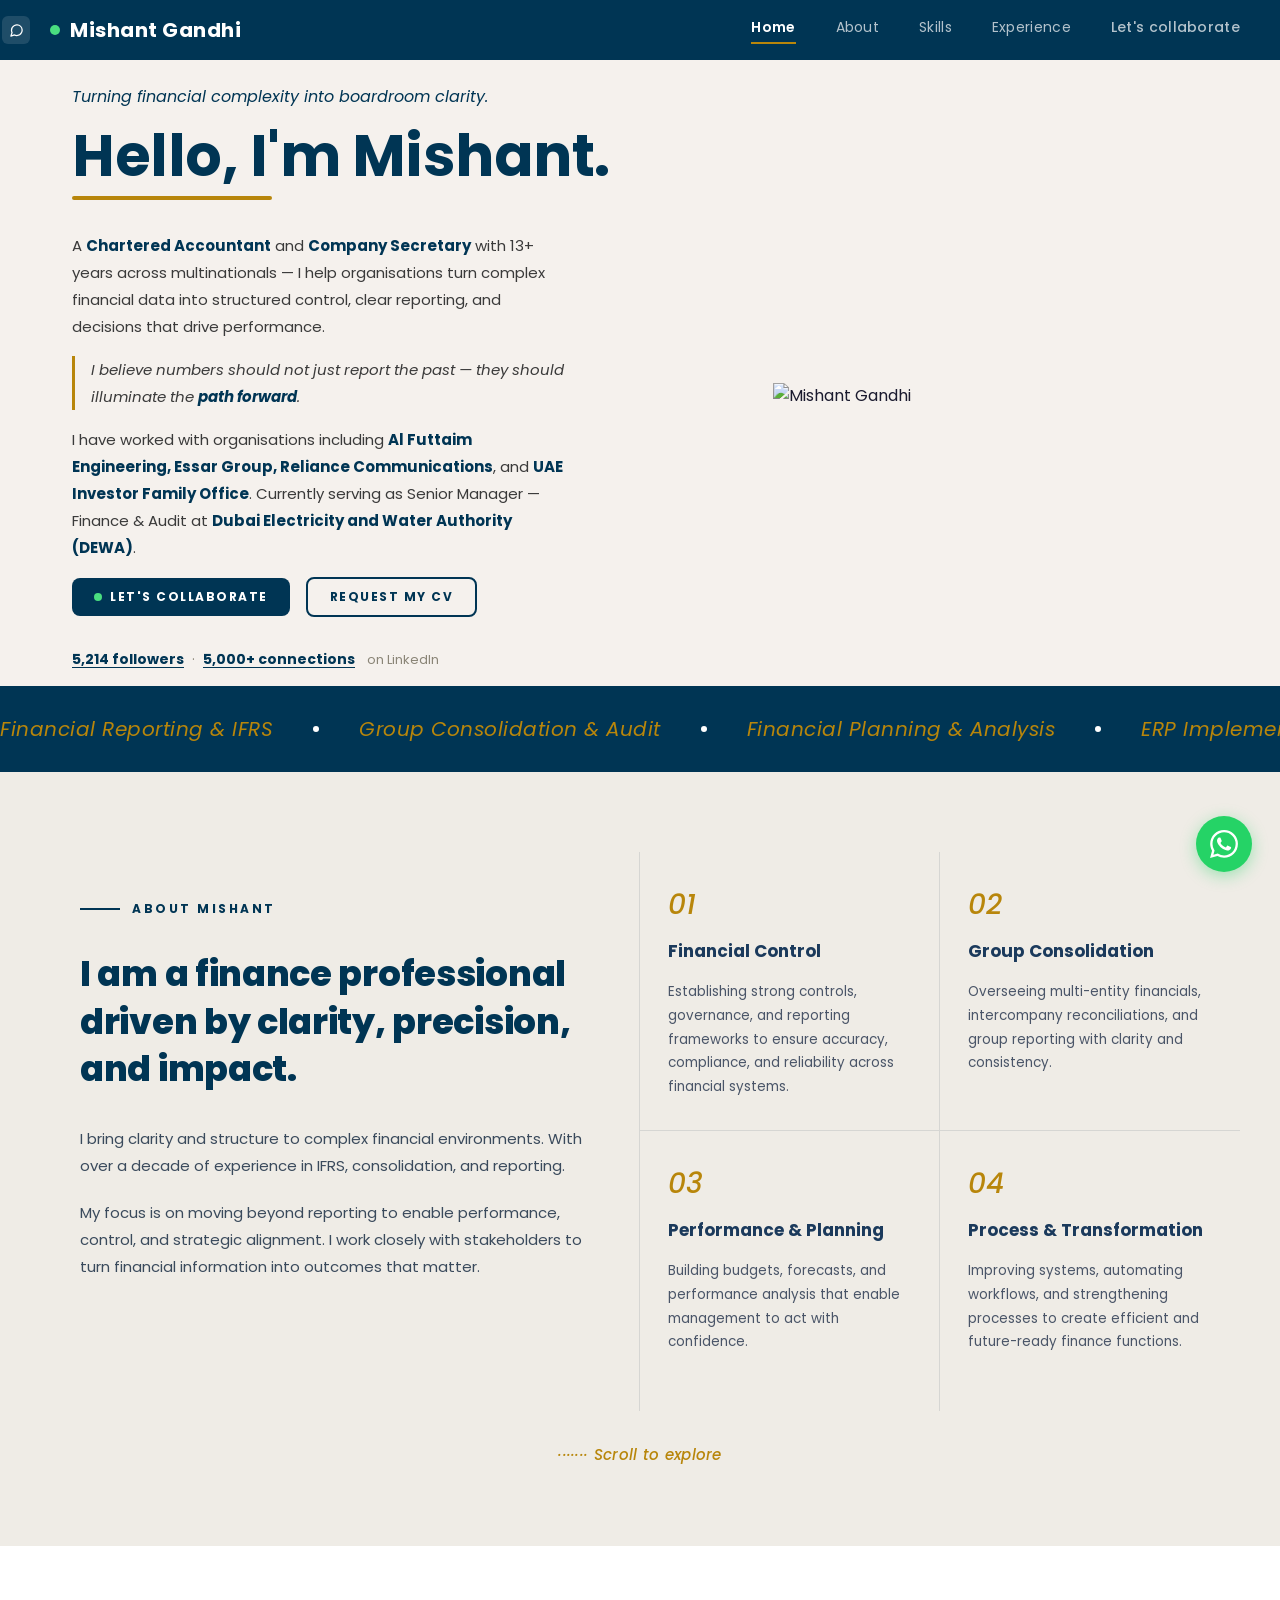
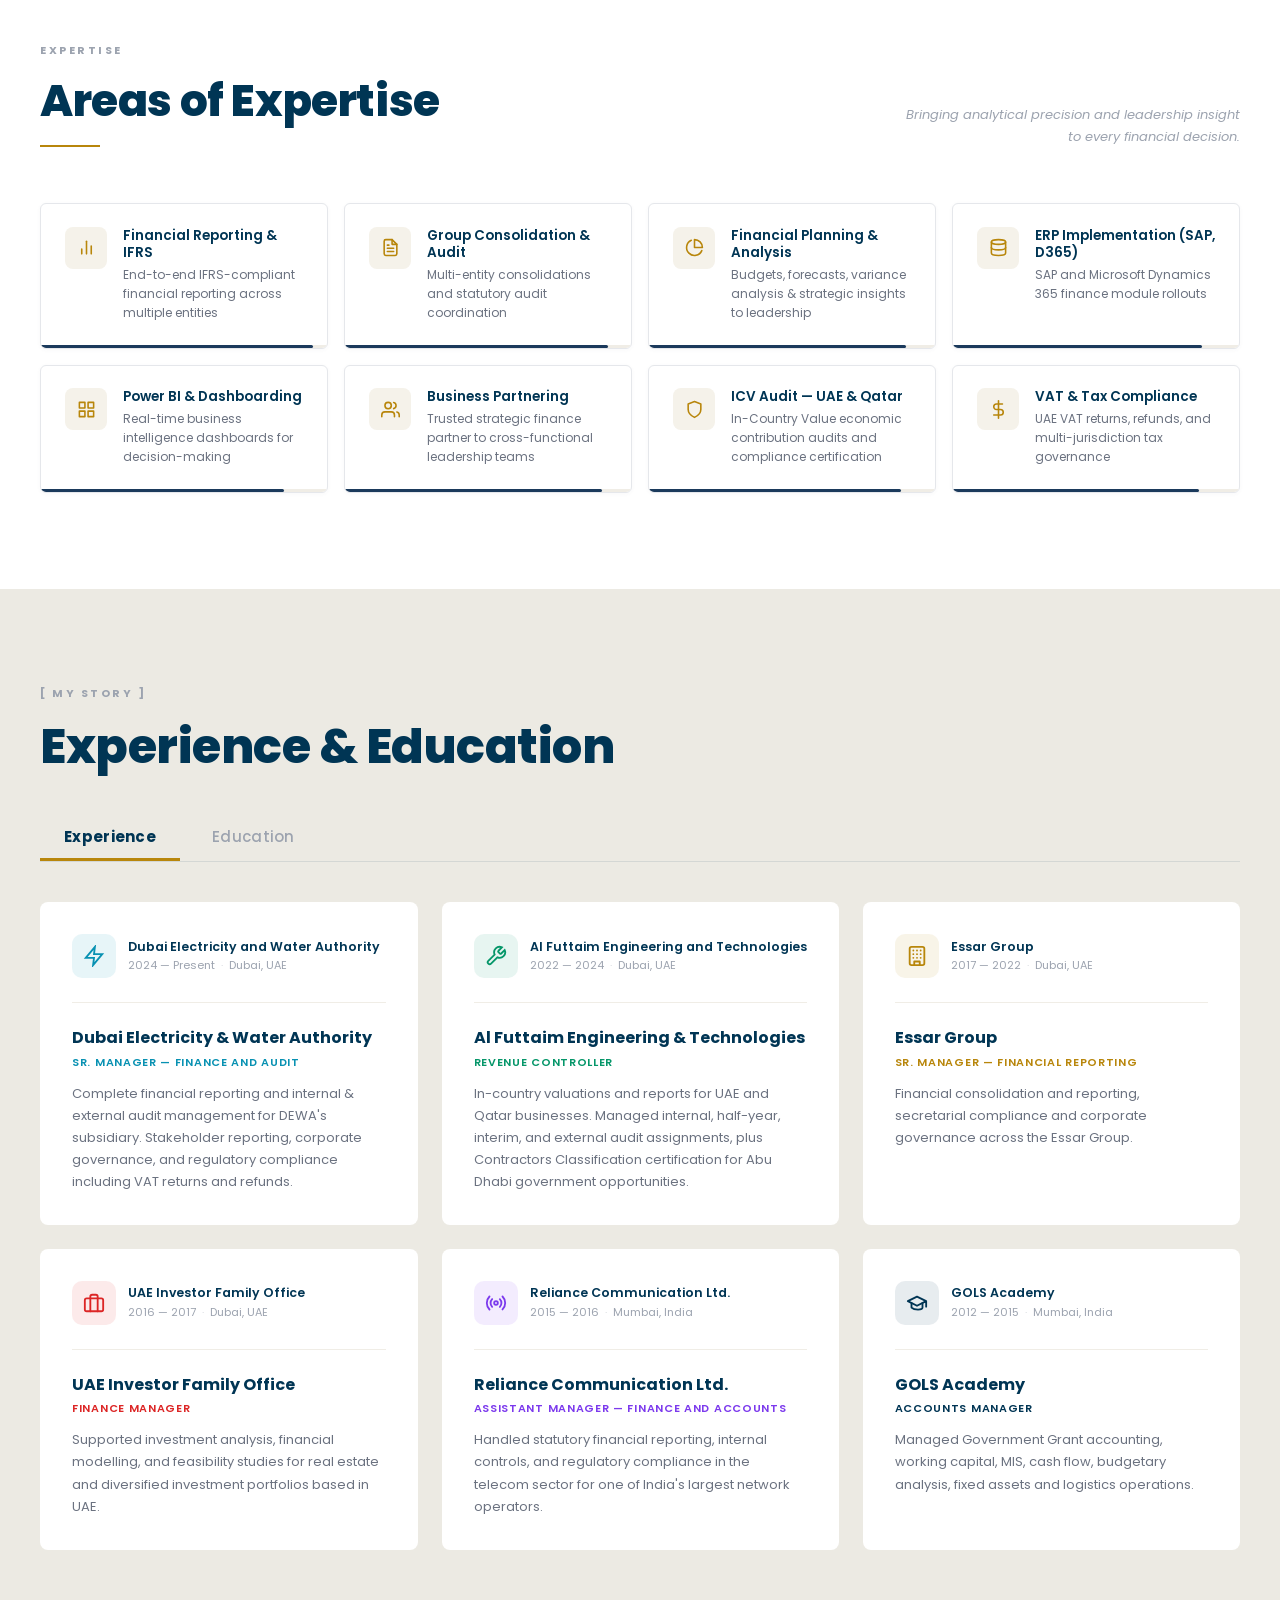
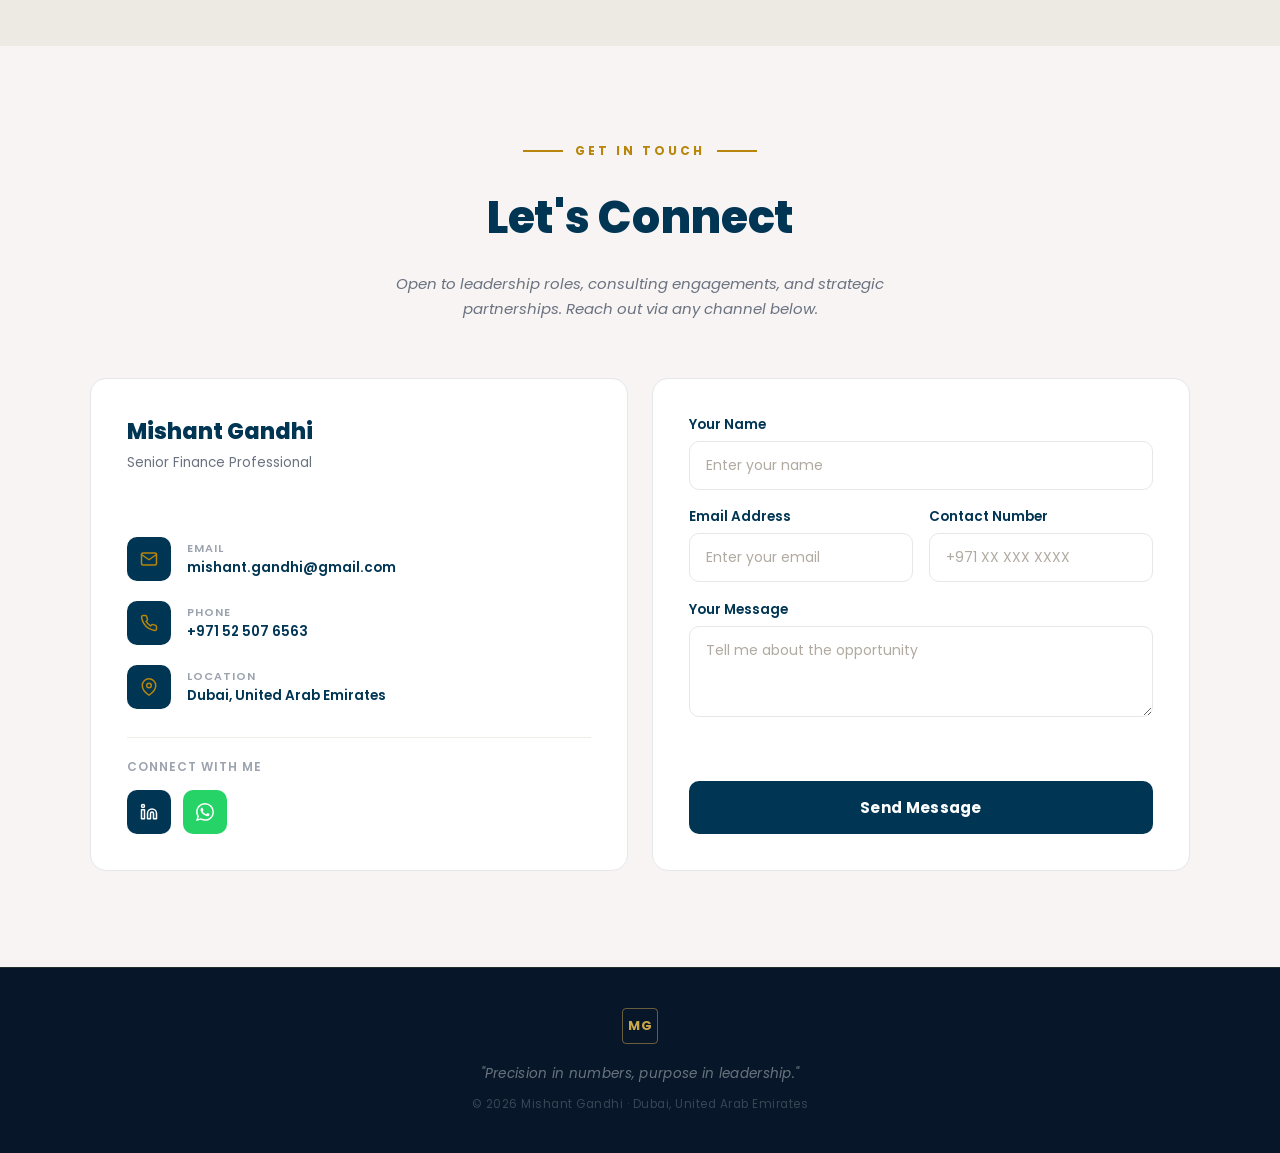
==== frontend/public/netlify-deploy/index.html @ 655cc60e "auto-commit for 4efe413f-8b47-4ceb-a2d2-2e2a7799017a" ====
<!DOCTYPE html>
<html lang="en">
<head>
<meta charset="UTF-8">
<meta name="viewport" content="width=device-width, initial-scale=1.0">
<meta name="description" content="Mishant Gandhi — Senior Finance Professional, Chartered Accountant & Company Secretary based in Dubai, UAE.">
<title>Mishant Gandhi | Finance Leader & CA</title>
<link rel="preconnect" href="https://fonts.googleapis.com">
<link rel="preconnect" href="https://fonts.gstatic.com" crossorigin>
<link href="https://fonts.googleapis.com/css2?family=Poppins:ital,wght@0,300;0,400;0,500;0,600;0,700;0,800;1,300;1,400;1,500;1,600&display=swap" rel="stylesheet">
<style>
*{margin:0;padding:0;box-sizing:border-box;}
html{scroll-behavior:smooth;}
body{font-family:'Poppins',sans-serif;color:#1A1A2E;overflow-x:hidden;-webkit-font-smoothing:antialiased;-moz-osx-font-smoothing:grayscale;text-rendering:optimizeLegibility;}
a{text-decoration:none;}
img{display:block;}

/* ── Animations ── */
@keyframes greenPulse{0%,100%{box-shadow:0 0 0 0 rgba(74,222,128,.6);}50%{box-shadow:0 0 0 6px rgba(74,222,128,0);}}
@keyframes skillsScroll{0%{transform:translateX(0);}100%{transform:translateX(-50%);}}
@keyframes fadeInNav{from{opacity:0;}to{opacity:1;}}

/* ── Header ── */
.header{position:fixed;top:0;left:0;right:0;z-index:1000;background-color:#003554;transition:box-shadow 0.4s ease;padding:0 2rem;}
.header.scrolled{box-shadow:0 4px 20px rgba(0,0,0,.25);}
.header-inner{max-width:1200px;margin:0 auto;display:flex;align-items:center;justify-content:space-between;height:60px;position:relative;}
.header-left{display:flex;align-items:center;}
.header-icons{display:flex;align-items:center;gap:10px;margin-right:20px;margin-left:-76px;}
.header-icon{width:28px;height:28px;border-radius:6px;background-color:rgba(255,255,255,0.12);display:flex;align-items:center;justify-content:center;text-decoration:none;transition:background-color 0.25s ease;}
.header-icon.li:hover{background-color:#0077b5;}
.header-icon.wa:hover{background-color:#25D366;}
.header-logo{text-decoration:none;display:flex;align-items:center;gap:10px;}
.green-dot{width:10px;height:10px;border-radius:50%;background-color:#4ADE80;display:inline-block;flex-shrink:0;animation:greenPulse 2s ease-in-out infinite;}
.header-name{font-size:20px;font-weight:700;color:#FFFFFF;letter-spacing:0.5px;}
.desktop-nav{display:flex;gap:2.5rem;align-items:center;}
.nav-link{text-decoration:none;color:rgba(255,255,255,0.7);font-family:'Poppins',sans-serif;font-size:14px;font-weight:400;letter-spacing:0.3px;padding-bottom:4px;border-bottom:2px solid transparent;transition:color 0.3s ease,border-color 0.3s ease;}
.nav-link:hover{color:#FFFFFF;}
.nav-link.active{color:#FFFFFF;font-weight:600;border-bottom-color:#B8860B;}
.nav-collab{font-weight:500 !important;}
.nav-collab:hover{color:#B8860B !important;}
.mobile-menu-btn{display:none;background:none;border:none;cursor:pointer;color:#FFFFFF;padding:4px;}

/* ── Hero ── */
.hero{min-height:auto;background-color:#f5f1ed;display:flex;flex-direction:column;justify-content:center;position:relative;padding-top:60px;}
.hero-grid{max-width:1200px;margin:0 auto;padding:1.5rem 2rem 0.5rem;width:100%;box-sizing:border-box;display:grid;grid-template-columns:1.2fr 0.8fr;gap:3rem;align-items:center;flex:1;}
.hero-welcome{font-style:italic;font-size:16px;color:#003554;margin:0 0 1rem;}
.hero h1{font-size:clamp(2.4rem,4.5vw,4.1rem);font-weight:700;color:#003554;line-height:1.1;margin:0 0 0.5rem;letter-spacing:-0.5px;}
.hero-bar{width:200px;height:4px;background-color:#B8860B;border-radius:2px;margin-bottom:2rem;}
.hero-body p{font-size:15px;color:#3A3A3A;line-height:1.8;margin:0 0 1rem;max-width:500px;font-family:'Poppins',sans-serif;}
.hero-body p strong{color:#003554;font-weight:700;}
.hero-quote{font-family:'Poppins',sans-serif;font-style:italic;font-size:clamp(1.1rem,2vw,1.35rem);color:#003554;line-height:1.7;margin:0 0 1rem;max-width:500px;border-left:3px solid #B8860B;padding-left:16px;}
.hero-quote strong{font-weight:700;}
.hero-btns{display:flex;gap:1rem;flex-wrap:wrap;align-items:center;margin-bottom:2rem;}
.btn-collab{background-color:#003554;color:#FFFFFF;border:none;padding:10px 22px;border-radius:8px;font-size:12px;font-weight:700;cursor:pointer;font-family:'Poppins',sans-serif;letter-spacing:1.5px;text-transform:uppercase;display:inline-flex;align-items:center;gap:8px;transition:background-color 0.3s ease,transform 0.2s ease;}
.btn-collab:hover{transform:translateY(-2px);}
.btn-cv{background-color:transparent;color:#003554;border:2px solid #003554;padding:9px 22px;border-radius:8px;font-size:12px;font-weight:700;cursor:pointer;font-family:'Poppins',sans-serif;letter-spacing:1.5px;text-transform:uppercase;display:inline-flex;align-items:center;gap:8px;text-decoration:none;transition:background-color 0.3s ease,color 0.3s ease,transform 0.2s ease;}
.btn-cv:hover{background-color:#003554;color:#FFFFFF;transform:translateY(-2px);}
.hero-stats{display:flex;align-items:center;gap:0.5rem;flex-wrap:wrap;margin-bottom:0.5rem;}
.hero-stats a{font-size:14px;font-weight:700;color:#003554;text-decoration:underline;text-underline-offset:3px;font-family:'Poppins',sans-serif;}
.hero-photo-area{display:flex;justify-content:center;align-items:flex-end;margin-bottom:-1.75rem;}
.hero-photo-area img{width:100%;height:auto;object-fit:contain;max-height:600px;max-width:480px;}

/* ── Skills Ribbon ── */
.ribbon{background-color:#003554;padding:1.75rem 0;overflow:hidden;position:relative;}
.ribbon-track{display:flex;align-items:center;gap:2.5rem;animation:skillsScroll 40s linear infinite;width:max-content;}
.ribbon-item{display:inline-flex;align-items:center;gap:2.5rem;}
.ribbon-item span.skill-text{font-family:'Poppins',sans-serif;font-style:italic;font-size:clamp(16px,2vw,20px);color:#B8860B;white-space:nowrap;letter-spacing:0.5px;}
.ribbon-item span.dot{width:6px;height:6px;border-radius:50%;background-color:#FFFFFF;display:inline-block;flex-shrink:0;}

/* ── About ── */
.about{background-color:#efece6;padding:5rem 2rem;}
.about-grid{max-width:1200px;margin:0 auto;display:grid;grid-template-columns:1fr 1fr;gap:0;border-radius:8px;overflow:hidden;}
.about-left{padding:3rem 3rem 3rem 2.5rem;border-right:1px solid rgba(66,86,100,0.15);display:flex;flex-direction:column;justify-content:space-between;}
.about-label{display:flex;align-items:center;gap:12px;margin-bottom:2rem;}
.about-label .line{width:40px;height:2px;background-color:#003554;display:inline-block;}
.about-label .text{font-family:'Poppins',sans-serif;font-size:12px;font-weight:700;letter-spacing:2.5px;text-transform:uppercase;color:#003554;}
.about h2{font-family:'Poppins',sans-serif;font-size:clamp(1.6rem,3vw,2.2rem);font-weight:800;color:#003554;line-height:1.35;margin:0 0 2rem;letter-spacing:-0.3px;}
.about-left p{font-family:'Poppins',sans-serif;font-size:15px;color:#3A4A5C;line-height:1.8;margin:0 0 1.25rem;}
.quad-grid{display:grid;grid-template-columns:1fr 1fr;grid-template-rows:1fr 1fr;}
.quad{padding:2rem 1.75rem;cursor:default;position:relative;z-index:1;transition:background-color 0.3s ease,transform 0.3s ease,box-shadow 0.3s ease;}
.quad.top{border-bottom:1px solid rgba(66,86,100,0.15);}
.quad.left{border-right:1px solid rgba(66,86,100,0.15);}
.quad:hover{background-color:#1B3A5C;transform:scale(1.02);box-shadow:0 8px 30px rgba(27,58,92,0.2);z-index:2;}
.quad .num{font-family:'Poppins',sans-serif;font-style:italic;font-size:28px;font-weight:500;color:#B8860B;display:block;margin-bottom:0.75rem;transition:color 0.3s ease;}
.quad:hover .num{color:#E8B931;}
.quad h3{font-family:'Poppins',sans-serif;font-size:17px;font-weight:700;color:#1B3A5C;margin:0 0 1rem;transition:color 0.3s ease;}
.quad:hover h3{color:#FFFFFF;}
.quad p{font-family:'Poppins',sans-serif;font-size:13.5px;color:#4A5568;line-height:1.75;margin:0;transition:color 0.3s ease;}
.quad:hover p{color:rgba(255,255,255,0.75);}
.scroll-explore{max-width:1200px;margin:0 auto;padding-top:2rem;display:flex;justify-content:center;}
.scroll-explore a{font-family:'Poppins',sans-serif;font-style:italic;font-size:15px;font-weight:500;color:#B8860B;letter-spacing:0.3px;text-decoration:none;display:flex;align-items:center;gap:10px;}

/* ── Skills Section ── */
.skills-sec{background-color:#FFFFFF;padding:6rem 2rem;}
.skills-sec .inner{max-width:1200px;margin:0 auto;}
.skills-header{margin-bottom:3.5rem;}
.skills-header .label{font-size:11px;font-weight:700;letter-spacing:2.5px;text-transform:uppercase;color:#9CA3AF;margin:0 0 0.6rem;}
.skills-header-row{display:flex;align-items:flex-end;justify-content:space-between;flex-wrap:wrap;gap:1rem;}
.skills-header h2{font-family:'Poppins',sans-serif;font-size:clamp(2rem,3.5vw,2.75rem);font-weight:800;color:#003554;margin:0 0 0.75rem;letter-spacing:-0.4px;}
.gold-bar{height:2px;width:60px;background-color:#B8860B;}
.skills-header .tagline{font-size:13px;color:#9CA3AF;font-style:italic;max-width:340px;text-align:right;line-height:1.65;margin:0;}
.skills-grid{display:grid;grid-template-columns:repeat(4,1fr);gap:1rem;}
.skill-card{display:flex;flex-direction:column;background-color:#FFFFFF;border:1px solid #E5E7EB;border-radius:6px;box-shadow:0 1px 4px rgba(66,86,100,0.04);transition:background-color 0.3s ease,border-color 0.3s ease,box-shadow 0.3s ease,transform 0.25s ease;cursor:default;overflow:hidden;}
.skill-card:hover{background-color:#003554;border-color:#003554;box-shadow:0 8px 24px rgba(66,86,100,0.15);transform:translateY(-3px);}
.skill-card .card-body{display:flex;align-items:flex-start;gap:1rem;padding:1.4rem 1.5rem;}
.skill-card .icon-box{flex-shrink:0;width:42px;height:42px;background-color:#F5F2EA;border-radius:8px;display:flex;align-items:center;justify-content:center;transition:background-color 0.3s ease;}
.skill-card:hover .icon-box{background-color:rgba(201,168,76,0.15);}
.skill-card .icon-box svg{transition:transform 0.3s ease;}
.skill-card:hover .icon-box svg{transform:scale(1.15);}
.skill-card h3{font-size:13.5px;font-weight:600;color:#003554;margin:0 0 0.3rem;line-height:1.3;transition:color 0.3s ease;}
.skill-card:hover h3{color:#FFFFFF;}
.skill-card .desc{font-size:12px;color:#6B7280;margin:0;line-height:1.55;transition:color 0.3s ease;}
.skill-card:hover .desc{color:rgba(255,255,255,0.58);}
.skill-bar{height:3px;background-color:#F0EDE6;margin-top:auto;transition:background-color 0.3s ease;}
.skill-card:hover .skill-bar{background-color:rgba(255,255,255,0.1);}
.skill-bar .fill{height:100%;background-color:#1B3A5C;border-radius:0 2px 2px 0;transition:background-color 0.3s ease;}
.skill-card:hover .skill-bar .fill{background-color:#B8860B;}

/* ── Experience/Education ── */
.exp-sec{background-color:#ECEAE3;padding:6rem 2rem;}
.exp-sec .inner{max-width:1200px;margin:0 auto;}
.exp-sec .label{font-size:11px;font-weight:700;letter-spacing:2.5px;text-transform:uppercase;color:#9CA3AF;margin:0 0 0.6rem;}
.exp-sec h2{font-family:'Poppins',sans-serif;font-size:clamp(2.2rem,4vw,3rem);font-weight:800;color:#003554;margin:0;letter-spacing:-0.5px;}
.tab-bar{display:flex;gap:0.5rem;margin-bottom:2.5rem;border-bottom:1px solid rgba(0,53,84,0.1);}
.tab-btn{background-color:transparent;border:none;padding:10px 24px;font-size:15px;font-weight:500;color:#9CA3AF;cursor:pointer;font-family:'Poppins',sans-serif;border-bottom:3px solid transparent;transition:color 0.3s ease,border-color 0.3s ease;letter-spacing:0.3px;}
.tab-btn.active{font-weight:700;color:#003554;border-bottom-color:#B8860B;}
.exp-card-grid{display:grid;grid-template-columns:repeat(3,1fr);gap:1.5rem;}
.exp-card{background-color:#FFFFFF;border-radius:8px;padding:2rem;transition:transform 0.3s ease,box-shadow 0.3s ease;cursor:default;display:flex;flex-direction:column;gap:1.5rem;}
.exp-card:hover{transform:translateY(-6px);box-shadow:0 16px 40px rgba(15,34,68,0.12);}
.exp-card .top{display:flex;align-items:center;gap:0.75rem;}
.exp-card .icon-wrap{width:44px;height:44px;border-radius:10px;display:flex;align-items:center;justify-content:center;flex-shrink:0;}
.exp-card .company-name{font-size:12.5px;font-weight:600;color:#003554;line-height:1.3;white-space:nowrap;overflow:hidden;text-overflow:ellipsis;}
.exp-card .meta{display:flex;align-items:center;gap:6px;margin-top:2px;}
.exp-card .meta span{font-size:11px;color:#9CA3AF;}
.exp-card .meta .sep{color:#D1D5DB;}
.exp-card .line{height:1px;background-color:#F0EDE6;}
.exp-card .display-name{font-size:1rem;font-weight:700;color:#003554;margin:0 0 0.3rem;line-height:1.35;}
.exp-card .role{font-size:11px;font-weight:600;text-transform:uppercase;letter-spacing:0.7px;margin-bottom:0.75rem;word-break:break-word;overflow-wrap:break-word;}
.exp-card .desc{font-size:13px;color:#6B7280;line-height:1.7;margin:0;}
.cred-grid{display:grid;grid-template-columns:repeat(4,1fr);gap:1.5rem;}
.cred-card{background-color:#F4F5F8;border-radius:16px;padding:2.25rem 1.5rem 2rem;display:flex;flex-direction:column;align-items:center;text-align:center;transition:transform 0.3s ease,box-shadow 0.3s ease;}
.cred-card:hover{transform:translateY(-6px);box-shadow:0 12px 32px rgba(15,34,68,0.1);}
.cred-card .circle{width:80px;height:80px;border-radius:50%;background-color:#003554;display:flex;align-items:center;justify-content:center;margin-bottom:1.5rem;box-shadow:0 6px 20px rgba(15,34,68,0.25);}
.cred-card h3{font-size:15px;font-weight:700;color:#003554;margin:0 0 0.5rem;line-height:1.35;}
.cred-card .inst{font-size:12.5px;color:#6B7280;margin:0;line-height:1.5;}
.edu-header{text-align:center;margin-bottom:2.5rem;}
.edu-header h3{font-family:'Poppins',sans-serif;font-size:clamp(1.5rem,3vw,2rem);font-weight:700;color:#003554;margin:0 0 0.75rem;}
.edu-header p{font-size:15px;color:#6B7280;max-width:620px;margin:0 auto;line-height:1.7;}

/* ── Contact ── */
.contact-sec{background-color:#f7f4f3;padding:6rem 2rem;position:relative;overflow:hidden;}
.contact-sec .inner{max-width:1100px;margin:0 auto;}
.contact-header{text-align:center;margin-bottom:3.5rem;}
.divider-row{display:flex;align-items:center;justify-content:center;gap:12px;margin-bottom:1.5rem;}
.gold-line{width:40px;height:2px;background-color:#B8860B;display:inline-block;}
.gold-label{font-family:'Poppins',sans-serif;font-size:12px;font-weight:700;letter-spacing:3px;text-transform:uppercase;color:#B8860B;}
.contact-sec h2{font-family:'Poppins',sans-serif;font-size:clamp(2rem,4vw,2.8rem);font-weight:800;color:#003554;margin:0 0 1.25rem;letter-spacing:-0.3px;}
.contact-sec .sub{font-size:15px;color:#6B7280;font-style:italic;max-width:550px;margin:0 auto;line-height:1.7;}
.connect-grid{display:grid;grid-template-columns:1fr 1fr;gap:1.5rem;align-items:stretch;}
.contact-card{background-color:#FFFFFF;border:1.5px solid #E5E7EB;border-radius:16px;padding:2.25rem;display:flex;flex-direction:column;}
.contact-card .card-name{font-size:22px;font-weight:800;color:#003554;margin:0 0 0.3rem;}
.contact-card .card-title{font-size:13.5px;color:#6B7280;margin:0;}
.contact-items{display:flex;flex-direction:column;gap:1.25rem;flex:1;margin-top:2rem;}
.contact-item{display:flex;align-items:center;gap:1rem;text-decoration:none;}
.ci-icon{width:44px;height:44px;border-radius:10px;background-color:#003554;display:flex;align-items:center;justify-content:center;flex-shrink:0;}
.ci-label{font-size:11px;color:#9CA3AF;text-transform:uppercase;letter-spacing:1px;margin-bottom:2px;font-weight:600;}
.ci-value{font-size:13.5px;font-weight:600;color:#003554;line-height:1.3;word-break:break-word;}
.contact-sep{height:1px;background-color:#F0EDE6;margin:1.75rem 0 1.25rem;}
.connect-label{font-size:12px;color:#9CA3AF;text-transform:uppercase;letter-spacing:1px;margin:0 0 0.875rem;font-weight:600;}
.social-row{display:flex;gap:0.75rem;}
.social-btn{display:inline-flex;align-items:center;justify-content:center;width:44px;height:44px;border-radius:10px;text-decoration:none;transition:background-color 0.3s ease,transform 0.2s ease;}
.social-btn.linkedin{background-color:#003554;}
.social-btn.linkedin:hover{background-color:#B8860B;transform:translateY(-2px);}
.social-btn.whatsapp{background-color:#25D366;}
.social-btn.whatsapp:hover{transform:translateY(-2px);}
.form-card{background-color:#FFFFFF;border:1.5px solid #E5E7EB;border-radius:16px;padding:2.25rem;display:flex;flex-direction:column;}
.form-card form{display:flex;flex-direction:column;gap:1.1rem;flex:1;}
.form-card label{display:block;font-size:13.5px;font-weight:600;color:#003554;margin-bottom:6px;}
.form-input{width:100%;box-sizing:border-box;padding:13px 16px;border:1.5px solid #E5E7EB;border-radius:10px;font-size:14px;font-family:'Poppins',sans-serif;color:#1A1A2E;outline:none;background-color:#FFFFFF;transition:border-color 0.25s ease;}
.form-input:focus{border-color:#003554;}
.form-input::placeholder{color:#B0AAA0;}
textarea.form-input{resize:vertical;min-height:80px;font-family:'Poppins',sans-serif;}
.form-row{display:grid;grid-template-columns:1fr 1fr;gap:1rem;}
.submit-btn{width:100%;padding:15px;background-color:#003554;color:#FFFFFF;border:none;border-radius:10px;font-size:15px;font-weight:700;cursor:pointer;font-family:'Poppins',sans-serif;letter-spacing:0.3px;margin-top:auto;transition:background-color 0.3s ease,color 0.3s ease,transform 0.2s ease;}
.submit-btn:hover{background-color:#B8860B;color:#003554;transform:translateY(-1px);}

/* ── Footer ── */
.footer{background-color:#071729;padding:2.5rem 2rem;text-align:center;border-top:1px solid rgba(201,168,76,0.15);}
.footer .mono{width:36px;height:36px;border:1.5px solid rgba(201,168,76,0.5);border-radius:4px;display:flex;align-items:center;justify-content:center;font-weight:700;font-size:13px;color:#C9A84C;margin:0 auto 1.25rem;letter-spacing:0.5px;}
.footer .quote{font-size:13.5px;color:rgba(255,255,255,0.4);font-style:italic;margin:0 0 0.75rem;letter-spacing:0.3px;}
.footer .copy{font-size:11.5px;color:rgba(255,255,255,0.2);margin:0;letter-spacing:0.5px;}

/* ── WhatsApp FAB ── */
.wa-fab{position:fixed;bottom:28px;right:28px;z-index:900;width:56px;height:56px;border-radius:50%;background-color:#25D366;display:flex;align-items:center;justify-content:center;box-shadow:0 4px 16px rgba(37,211,102,0.4);transition:transform 0.3s ease,box-shadow 0.3s ease;text-decoration:none;}
.wa-fab:hover{transform:scale(1.1);box-shadow:0 6px 24px rgba(37,211,102,0.5);}

/* ── Mobile Overlay ── */
.mobile-overlay{display:none;position:fixed;top:0;left:0;right:0;bottom:0;z-index:999;background-color:#003554;flex-direction:column;align-items:center;justify-content:center;gap:2rem;animation:fadeInNav 0.3s ease;}
.mobile-overlay.open{display:flex;}
.mobile-overlay a{color:#FFFFFF;font-family:'Poppins',sans-serif;font-size:24px;font-weight:500;letter-spacing:0.5px;transition:color 0.3s ease;text-decoration:none;}
.mobile-overlay .close-btn{position:absolute;top:18px;right:2rem;background:none;border:none;color:#FFFFFF;cursor:pointer;font-size:28px;padding:4px;}

/* ── Responsive ── */
@media(max-width:1024px){
  .skills-grid{grid-template-columns:repeat(2,1fr) !important;}
  .cred-grid{grid-template-columns:repeat(2,1fr) !important;}
  .exp-card-grid{grid-template-columns:repeat(2,1fr) !important;}
}
@media(max-width:900px){
  .desktop-nav{display:none !important;}
  .mobile-menu-btn{display:block !important;}
  .hero-grid{grid-template-columns:1fr !important;padding-top:2rem !important;}
  .hero-photo-area{order:-1;max-width:280px;margin:0 auto;}
  .about-grid{grid-template-columns:1fr !important;}
  .connect-grid{grid-template-columns:1fr !important;}
  .header-icons{margin-left:0 !important;}
}
@media(max-width:640px){
  .skills-grid{grid-template-columns:1fr !important;}
  .cred-grid{grid-template-columns:1fr !important;}
  .exp-card-grid{grid-template-columns:1fr !important;}
  .skills-header .tagline{text-align:left !important;}
  .form-row{grid-template-columns:1fr !important;}
}
</style>
</head>
<body>

<!-- HEADER -->
<header class="header" id="siteHeader">
<div class="header-inner">
  <div class="header-left">
    <div class="header-icons">
      <a href="https://www.linkedin.com/in/camishant-0525076563" target="_blank" rel="noopener noreferrer" class="header-icon li">
        <svg width="15" height="15" viewBox="0 0 24 24" fill="none" stroke="#FFFFFF" stroke-width="2" stroke-linecap="round" stroke-linejoin="round"><path d="M16 8a6 6 0 0 1 6 6v7h-4v-7a2 2 0 0 0-2-2 2 2 0 0 0-2 2v7h-4v-7a6 6 0 0 1 6-6z"/><rect x="2" y="9" width="4" height="12"/><circle cx="4" cy="4" r="2"/></svg>
      </a>
      <a href="https://wa.me/971525076563" target="_blank" rel="noopener noreferrer" class="header-icon wa">
        <svg width="15" height="15" viewBox="0 0 24 24" fill="none" stroke="#FFFFFF" stroke-width="2" stroke-linecap="round" stroke-linejoin="round"><path d="M21 11.5a8.38 8.38 0 0 1-.9 3.8 8.5 8.5 0 0 1-7.6 4.7 8.38 8.38 0 0 1-3.8-.9L3 21l1.9-5.7a8.38 8.38 0 0 1-.9-3.8 8.5 8.5 0 0 1 4.7-7.6 8.38 8.38 0 0 1 3.8-.9h.5a8.48 8.48 0 0 1 8 8v.5z"/></svg>
      </a>
    </div>
    <a href="#hero" class="header-logo" onclick="event.preventDefault();window.scrollTo({top:0,behavior:'smooth'});">
      <span class="green-dot"></span>
      <span class="header-name">Mishant Gandhi</span>
    </a>
  </div>
  <nav class="desktop-nav" id="desktopNav">
    <a href="#hero" class="nav-link active" data-id="hero" onclick="navClick(event,this)">Home</a>
    <a href="#about-me" class="nav-link" data-id="about-me" onclick="navClick(event,this)">About</a>
    <a href="#skills" class="nav-link" data-id="skills" onclick="navClick(event,this)">Skills</a>
    <a href="#experience" class="nav-link" data-id="experience" onclick="navClick(event,this)">Experience</a>
    <a href="#connect" class="nav-link nav-collab" data-id="connect" onclick="navClick(event,this)">Let's collaborate</a>
  </nav>
  <button class="mobile-menu-btn" onclick="toggleMobile()">
    <svg width="24" height="24" viewBox="0 0 24 24" fill="none" stroke="currentColor" stroke-width="2" stroke-linecap="round" stroke-linejoin="round"><line x1="3" y1="12" x2="21" y2="12"/><line x1="3" y1="6" x2="21" y2="6"/><line x1="3" y1="18" x2="21" y2="18"/></svg>
  </button>
</div>
</header>

<!-- Mobile Overlay -->
<div class="mobile-overlay" id="mobileOverlay">
  <button class="close-btn" onclick="toggleMobile()">&times;</button>
  <a href="#hero" onclick="mobileNav(event,'#hero')">Home</a>
  <a href="#about-me" onclick="mobileNav(event,'#about-me')">About</a>
  <a href="#skills" onclick="mobileNav(event,'#skills')">Skills</a>
  <a href="#experience" onclick="mobileNav(event,'#experience')">Experience</a>
  <a href="#connect" onclick="mobileNav(event,'#connect')" style="color:#B8860B;font-weight:600;">Let's collaborate</a>
</div>

<!-- HERO -->
<section id="hero" class="hero">
<div class="hero-grid">
  <div>
    <p class="hero-welcome">Turning financial complexity into boardroom clarity.</p>
    <h1>Hello, I'm Mishant.</h1>
    <div class="hero-bar"></div>
    <div class="hero-body">
      <p>A <strong>Chartered Accountant</strong> and <strong>Company Secretary</strong> with 13+ years across multinationals — I help organisations turn complex financial data into structured control, clear reporting, and decisions that drive performance.</p>
      <p class="hero-quote"><em>I believe numbers should not just report the past — they should illuminate the <strong>path forward</strong>.</em></p>
      <p>I have worked with organisations including <strong>Al Futtaim Engineering, Essar Group, Reliance Communications</strong>, and <strong>UAE Investor Family Office</strong>. Currently serving as Senior Manager — Finance &amp; Audit at <strong>Dubai Electricity and Water Authority (DEWA)</strong>.</p>
    </div>
    <div class="hero-btns">
      <button class="btn-collab" onclick="document.querySelector('#connect').scrollIntoView({behavior:'smooth'})">
        <span class="green-dot" style="width:8px;height:8px;"></span> Let's Collaborate
      </button>
      <a href="mailto:mishant.gandhi@gmail.com?subject=CV%20Request&body=Hi%20Mishant%2C%0A%0AI%20would%20like%20to%20request%20your%20CV.%0A%0ARegards" class="btn-cv">Request My CV</a>
    </div>
    <div class="hero-stats">
      <a href="https://www.linkedin.com/in/camishant-0525076563" target="_blank" rel="noopener noreferrer">5,214 followers</a>
      <span style="color:#8A8577;font-size:14px;">&middot;</span>
      <a href="https://www.linkedin.com/in/camishant-0525076563" target="_blank" rel="noopener noreferrer">5,000+ connections</a>
      <span style="font-size:13px;color:#8A8577;margin-left:4px;font-family:'Poppins',sans-serif;">on LinkedIn</span>
    </div>
  </div>
  <div class="hero-photo-area">
    <div style="width:100%;max-width:480px;display:flex;align-items:flex-end;justify-content:center;">
      <img src="mishant-photo.png" alt="Mishant Gandhi" loading="eager">
    </div>
  </div>
</div>
</section>

<!-- SKILLS RIBBON -->
<section class="ribbon">
<div class="ribbon-track" id="ribbonTrack"></div>
</section>

<!-- ABOUT -->
<section id="about-me" class="about">
<div class="about-grid">
  <div class="about-left">
    <div>
      <div class="about-label"><span class="line"></span><span class="text">About Mishant</span></div>
      <h2>I am a finance professional driven by clarity, precision, and impact.</h2>
      <p>I bring clarity and structure to complex financial environments. With over a decade of experience in IFRS, consolidation, and reporting.</p>
      <p>My focus is on moving beyond reporting to enable performance, control, and strategic alignment. I work closely with stakeholders to turn financial information into outcomes that matter.</p>
    </div>
  </div>
  <div class="quad-grid">
    <div class="quad top left"><span class="num">01</span><h3>Financial Control</h3><p>Establishing strong controls, governance, and reporting frameworks to ensure accuracy, compliance, and reliability across financial systems.</p></div>
    <div class="quad top"><span class="num">02</span><h3>Group Consolidation</h3><p>Overseeing multi-entity financials, intercompany reconciliations, and group reporting with clarity and consistency.</p></div>
    <div class="quad left"><span class="num">03</span><h3>Performance &amp; Planning</h3><p>Building budgets, forecasts, and performance analysis that enable management to act with confidence.</p></div>
    <div class="quad"><span class="num">04</span><h3>Process &amp; Transformation</h3><p>Improving systems, automating workflows, and strengthening processes to create efficient and future-ready finance functions.</p></div>
  </div>
</div>
<div class="scroll-explore"><a href="#skills" onclick="event.preventDefault();document.querySelector('#skills').scrollIntoView({behavior:'smooth'});">······· Scroll to explore</a></div>
</section>

<!-- SKILLS -->
<section id="skills" class="skills-sec">
<div class="inner">
  <div class="skills-header">
    <p class="label">Expertise</p>
    <div class="skills-header-row">
      <div>
        <h2>Areas of Expertise</h2>
        <div class="gold-bar"></div>
      </div>
      <p class="tagline">Bringing analytical precision and leadership insight to every financial decision.</p>
    </div>
  </div>
  <div class="skills-grid" id="skillsGrid"></div>
</div>
</section>

<!-- EXPERIENCE / EDUCATION -->
<section id="experience" class="exp-sec">
<div class="inner">
  <div style="margin-bottom:2rem;">
    <p class="label">[ MY STORY ]</p>
    <h2>Experience &amp; Education</h2>
  </div>
  <div class="tab-bar">
    <button class="tab-btn active" id="tabExp" onclick="switchTab('experience')">Experience</button>
    <button class="tab-btn" id="tabEdu" onclick="switchTab('education')">Education</button>
  </div>
  <div id="expContent"></div>
  <div id="eduContent" style="display:none;"></div>
</div>
</section>

<!-- CONTACT -->
<section id="connect" class="contact-sec">
<div class="inner">
  <div class="contact-header">
    <div class="divider-row"><span class="gold-line"></span><span class="gold-label">Get in Touch</span><span class="gold-line"></span></div>
    <h2>Let's Connect</h2>
    <p class="sub">Open to leadership roles, consulting engagements, and strategic partnerships. Reach out via any channel below.</p>
  </div>
  <div class="connect-grid">
    <div class="contact-card">
      <div style="margin-bottom:2rem;"><div class="card-name">Mishant Gandhi</div><div class="card-title">Senior Finance Professional</div></div>
      <div class="contact-items">
        <a href="mailto:mishant.gandhi@gmail.com" class="contact-item">
          <div class="ci-icon"><svg width="18" height="18" viewBox="0 0 24 24" fill="none" stroke="#B8860B" stroke-width="2" stroke-linecap="round" stroke-linejoin="round"><path d="M4 4h16c1.1 0 2 .9 2 2v12c0 1.1-.9 2-2 2H4c-1.1 0-2-.9-2-2V6c0-1.1.9-2 2-2z"/><polyline points="22,6 12,13 2,6"/></svg></div>
          <div><div class="ci-label">Email</div><div class="ci-value">mishant.gandhi@gmail.com</div></div>
        </a>
        <a href="tel:+971525076563" class="contact-item">
          <div class="ci-icon"><svg width="18" height="18" viewBox="0 0 24 24" fill="none" stroke="#B8860B" stroke-width="2" stroke-linecap="round" stroke-linejoin="round"><path d="M22 16.92v3a2 2 0 0 1-2.18 2 19.79 19.79 0 0 1-8.63-3.07 19.5 19.5 0 0 1-6-6 19.79 19.79 0 0 1-3.07-8.67A2 2 0 0 1 4.11 2h3a2 2 0 0 1 2 1.72 12.84 12.84 0 0 0 .7 2.81 2 2 0 0 1-.45 2.11L8.09 9.91a16 16 0 0 0 6 6l1.27-1.27a2 2 0 0 1 2.11-.45 12.84 12.84 0 0 0 2.81.7A2 2 0 0 1 22 16.92z"/></svg></div>
          <div><div class="ci-label">Phone</div><div class="ci-value">+971 52 507 6563</div></div>
        </a>
        <div class="contact-item">
          <div class="ci-icon"><svg width="18" height="18" viewBox="0 0 24 24" fill="none" stroke="#B8860B" stroke-width="2" stroke-linecap="round" stroke-linejoin="round"><path d="M21 10c0 7-9 13-9 13s-9-6-9-13a9 9 0 0 1 18 0z"/><circle cx="12" cy="10" r="3"/></svg></div>
          <div><div class="ci-label">Location</div><div class="ci-value">Dubai, United Arab Emirates</div></div>
        </div>
      </div>
      <div class="contact-sep"></div>
      <p class="connect-label">Connect with me</p>
      <div class="social-row">
        <a href="https://www.linkedin.com/in/camishant-0525076563" target="_blank" rel="noopener noreferrer" class="social-btn linkedin"><svg width="18" height="18" viewBox="0 0 24 24" fill="none" stroke="#FFF" stroke-width="2" stroke-linecap="round" stroke-linejoin="round"><path d="M16 8a6 6 0 0 1 6 6v7h-4v-7a2 2 0 0 0-2-2 2 2 0 0 0-2 2v7h-4v-7a6 6 0 0 1 6-6z"/><rect x="2" y="9" width="4" height="12"/><circle cx="4" cy="4" r="2"/></svg></a>
        <a href="https://wa.me/971525076563" target="_blank" rel="noopener noreferrer" class="social-btn whatsapp"><svg width="18" height="18" viewBox="0 0 24 24" fill="white"><path d="M17.472 14.382c-.297-.149-1.758-.867-2.03-.967-.273-.099-.471-.148-.67.15-.197.297-.767.966-.94 1.164-.173.199-.347.223-.644.075-.297-.15-1.255-.463-2.39-1.475-.883-.788-1.48-1.761-1.653-2.059-.173-.297-.018-.458.13-.606.134-.133.298-.347.446-.52.149-.174.198-.298.298-.497.099-.198.05-.371-.025-.52-.075-.149-.669-1.612-.916-2.207-.242-.579-.487-.5-.669-.51-.173-.008-.371-.01-.57-.01-.198 0-.52.074-.792.372-.272.297-1.04 1.016-1.04 2.479 0 1.462 1.065 2.875 1.213 3.074.149.198 2.096 3.2 5.077 4.487.709.306 1.262.489 1.694.625.712.227 1.36.195 1.871.118.571-.085 1.758-.719 2.006-1.413.248-.694.248-1.289.173-1.413-.074-.124-.272-.198-.57-.347m-5.421 7.403h-.004a9.87 9.87 0 01-5.031-1.378l-.361-.214-3.741.982.998-3.648-.235-.374a9.86 9.86 0 01-1.51-5.26c.001-5.45 4.436-9.884 9.888-9.884 2.64 0 5.122 1.03 6.988 2.898a9.825 9.825 0 012.893 6.994c-.003 5.45-4.437 9.884-9.885 9.884m8.413-18.297A11.815 11.815 0 0012.05 0C5.495 0 .16 5.335.157 11.892c0 2.096.547 4.142 1.588 5.945L.057 24l6.305-1.654a11.882 11.882 0 005.683 1.448h.005c6.554 0 11.89-5.335 11.893-11.893a11.821 11.821 0 00-3.48-8.413z"/></svg></a>
      </div>
    </div>
    <div class="form-card">
      <form id="contactForm" onsubmit="handleContact(event)">
        <div><label>Your Name</label><input type="text" id="cName" class="form-input" placeholder="Enter your name" required></div>
        <div class="form-row">
          <div><label>Email Address</label><input type="email" id="cEmail" class="form-input" placeholder="Enter your email" required></div>
          <div><label>Contact Number</label><input type="tel" id="cPhone" class="form-input" placeholder="+971 XX XXX XXXX"></div>
        </div>
        <div><label>Your Message</label><textarea id="cMsg" class="form-input" placeholder="Tell me about the opportunity" rows="3"></textarea></div>
        <button type="submit" class="submit-btn">Send Message</button>
      </form>
    </div>
  </div>
</div>
</section>

<!-- FOOTER -->
<footer class="footer">
<div style="max-width:1200px;margin:0 auto;">
  <div class="mono">MG</div>
  <p class="quote">"Precision in numbers, purpose in leadership."</p>
  <p class="copy">&copy; <script>document.write(new Date().getFullYear())</script> Mishant Gandhi &middot; Dubai, United Arab Emirates</p>
</div>
</footer>

<!-- WHATSAPP FAB -->
<a href="https://wa.me/971525076563" target="_blank" rel="noopener noreferrer" class="wa-fab">
<svg width="28" height="28" viewBox="0 0 24 24" fill="white"><path d="M17.472 14.382c-.297-.149-1.758-.867-2.03-.967-.273-.099-.471-.148-.67.15-.197.297-.767.966-.94 1.164-.173.199-.347.223-.644.075-.297-.15-1.255-.463-2.39-1.475-.883-.788-1.48-1.761-1.653-2.059-.173-.297-.018-.458.13-.606.134-.133.298-.347.446-.52.149-.174.198-.298.298-.497.099-.198.05-.371-.025-.52-.075-.149-.669-1.612-.916-2.207-.242-.579-.487-.5-.669-.51-.173-.008-.371-.01-.57-.01-.198 0-.52.074-.792.372-.272.297-1.04 1.016-1.04 2.479 0 1.462 1.065 2.875 1.213 3.074.149.198 2.096 3.2 5.077 4.487.709.306 1.262.489 1.694.625.712.227 1.36.195 1.871.118.571-.085 1.758-.719 2.006-1.413.248-.694.248-1.289.173-1.413-.074-.124-.272-.198-.57-.347m-5.421 7.403h-.004a9.87 9.87 0 01-5.031-1.378l-.361-.214-3.741.982.998-3.648-.235-.374a9.86 9.86 0 01-1.51-5.26c.001-5.45 4.436-9.884 9.888-9.884 2.64 0 5.122 1.03 6.988 2.898a9.825 9.825 0 012.893 6.994c-.003 5.45-4.437 9.884-9.885 9.884m8.413-18.297A11.815 11.815 0 0012.05 0C5.495 0 .16 5.335.157 11.892c0 2.096.547 4.142 1.588 5.945L.057 24l6.305-1.654a11.882 11.882 0 005.683 1.448h.005c6.554 0 11.89-5.335 11.893-11.893a11.821 11.821 0 00-3.48-8.413z"/></svg>
</a>

<script>
// ── Ribbon ──
(function(){
  var skills=['Financial Reporting & IFRS','Group Consolidation & Audit','Financial Planning & Analysis','ERP Implementation (SAP, D365)','Power BI & Dashboarding','Business Partnering','ICV Audit — UAE & Qatar','VAT & Tax Compliance'];
  var doubled=[...skills,...skills];
  var t=document.getElementById('ribbonTrack');
  t.innerHTML=doubled.map(function(s){return '<span class="ribbon-item"><span class="skill-text">'+s+'</span><span class="dot"></span></span>';}).join('');
})();

// ── Skills Grid ──
(function(){
  var data=[
    {icon:'<svg width="19" height="19" viewBox="0 0 24 24" fill="none" stroke="#B8860B" stroke-width="2" stroke-linecap="round" stroke-linejoin="round"><line x1="18" y1="20" x2="18" y2="10"/><line x1="12" y1="20" x2="12" y2="4"/><line x1="6" y1="20" x2="6" y2="14"/></svg>',title:'Financial Reporting & IFRS',desc:'End-to-end IFRS-compliant financial reporting across multiple entities',pct:95},
    {icon:'<svg width="19" height="19" viewBox="0 0 24 24" fill="none" stroke="#B8860B" stroke-width="2" stroke-linecap="round" stroke-linejoin="round"><path d="M14 2H6a2 2 0 0 0-2 2v16a2 2 0 0 0 2 2h12a2 2 0 0 0 2-2V8z"/><polyline points="14 2 14 8 20 8"/><line x1="16" y1="13" x2="8" y2="13"/><line x1="16" y1="17" x2="8" y2="17"/><polyline points="10 9 9 9 8 9"/></svg>',title:'Group Consolidation & Audit',desc:'Multi-entity consolidations and statutory audit coordination',pct:92},
    {icon:'<svg width="19" height="19" viewBox="0 0 24 24" fill="none" stroke="#B8860B" stroke-width="2" stroke-linecap="round" stroke-linejoin="round"><path d="M21.21 15.89A10 10 0 1 1 8 2.83"/><path d="M22 12A10 10 0 0 0 12 2v10z"/></svg>',title:'Financial Planning & Analysis',desc:'Budgets, forecasts, variance analysis & strategic insights to leadership',pct:90},
    {icon:'<svg width="19" height="19" viewBox="0 0 24 24" fill="none" stroke="#B8860B" stroke-width="2" stroke-linecap="round" stroke-linejoin="round"><ellipse cx="12" cy="5" rx="9" ry="3"/><path d="M21 12c0 1.66-4 3-9 3s-9-1.34-9-3"/><path d="M3 5v14c0 1.66 4 3 9 3s9-1.34 9-3V5"/></svg>',title:'ERP Implementation (SAP, D365)',desc:'SAP and Microsoft Dynamics 365 finance module rollouts',pct:87},
    {icon:'<svg width="19" height="19" viewBox="0 0 24 24" fill="none" stroke="#B8860B" stroke-width="2" stroke-linecap="round" stroke-linejoin="round"><rect x="3" y="3" width="7" height="7"/><rect x="14" y="3" width="7" height="7"/><rect x="14" y="14" width="7" height="7"/><rect x="3" y="14" width="7" height="7"/></svg>',title:'Power BI & Dashboarding',desc:'Real-time business intelligence dashboards for decision-making',pct:85},
    {icon:'<svg width="19" height="19" viewBox="0 0 24 24" fill="none" stroke="#B8860B" stroke-width="2" stroke-linecap="round" stroke-linejoin="round"><path d="M17 21v-2a4 4 0 0 0-4-4H5a4 4 0 0 0-4 4v2"/><circle cx="9" cy="7" r="4"/><path d="M23 21v-2a4 4 0 0 0-3-3.87"/><path d="M16 3.13a4 4 0 0 1 0 7.75"/></svg>',title:'Business Partnering',desc:'Trusted strategic finance partner to cross-functional leadership teams',pct:90},
    {icon:'<svg width="19" height="19" viewBox="0 0 24 24" fill="none" stroke="#B8860B" stroke-width="2" stroke-linecap="round" stroke-linejoin="round"><path d="M12 22s8-4 8-10V5l-8-3-8 3v7c0 6 8 10 8 10z"/></svg>',title:'ICV Audit — UAE & Qatar',desc:'In-Country Value economic contribution audits and compliance certification',pct:88},
    {icon:'<svg width="19" height="19" viewBox="0 0 24 24" fill="none" stroke="#B8860B" stroke-width="2" stroke-linecap="round" stroke-linejoin="round"><line x1="12" y1="1" x2="12" y2="23"/><path d="M17 5H9.5a3.5 3.5 0 0 0 0 7h5a3.5 3.5 0 0 1 0 7H6"/></svg>',title:'VAT & Tax Compliance',desc:'UAE VAT returns, refunds, and multi-jurisdiction tax governance',pct:86}
  ];
  var g=document.getElementById('skillsGrid');
  g.innerHTML=data.map(function(s){return '<div class="skill-card"><div class="card-body"><div class="icon-box">'+s.icon+'</div><div><h3>'+s.title+'</h3><p class="desc">'+s.desc+'</p></div></div><div class="skill-bar"><div class="fill" style="width:'+s.pct+'%"></div></div></div>';}).join('');
})();

// ── Experience ──
(function(){
  var exps=[
    {color:'#0891B2',company:'Dubai Electricity and Water Authority',loc:'Dubai, UAE',dn:'Dubai Electricity & Water Authority',yrs:'2024 — Present',role:'Sr. Manager — Finance and Audit',desc:"Complete financial reporting and internal & external audit management for DEWA's subsidiary. Stakeholder reporting, corporate governance, and regulatory compliance including VAT returns and refunds.",icon:'<svg width="22" height="22" viewBox="0 0 24 24" fill="none" stroke="#0891B2" stroke-width="2"><polygon points="13 2 3 14 12 14 11 22 21 10 12 10 13 2"/></svg>'},
    {color:'#059669',company:'Al Futtaim Engineering and Technologies',loc:'Dubai, UAE',dn:'Al Futtaim Engineering & Technologies',yrs:'2022 — 2024',role:'Revenue Controller',desc:'In-country valuations and reports for UAE and Qatar businesses. Managed internal, half-year, interim, and external audit assignments, plus Contractors Classification certification for Abu Dhabi government opportunities.',icon:'<svg width="22" height="22" viewBox="0 0 24 24" fill="none" stroke="#059669" stroke-width="2"><path d="M14.7 6.3a1 1 0 0 0 0 1.4l1.6 1.6a1 1 0 0 0 1.4 0l3.77-3.77a6 6 0 0 1-7.94 7.94l-6.91 6.91a2.12 2.12 0 0 1-3-3l6.91-6.91a6 6 0 0 1 7.94-7.94l-3.76 3.76z"/></svg>'},
    {color:'#B8860B',company:'Essar Group',loc:'Dubai, UAE',dn:'Essar Group',yrs:'2017 — 2022',role:'Sr. Manager — Financial Reporting',desc:'Financial consolidation and reporting, secretarial compliance and corporate governance across the Essar Group.',icon:'<svg width="22" height="22" viewBox="0 0 24 24" fill="none" stroke="#B8860B" stroke-width="2" stroke-linecap="round" stroke-linejoin="round"><rect x="4" y="2" width="16" height="20" rx="2" ry="2"/><path d="M9 22v-4h6v4"/><path d="M8 6h.01"/><path d="M16 6h.01"/><path d="M12 6h.01"/><path d="M12 10h.01"/><path d="M12 14h.01"/><path d="M16 10h.01"/><path d="M16 14h.01"/><path d="M8 10h.01"/><path d="M8 14h.01"/></svg>'},
    {color:'#DC2626',company:'UAE Investor Family Office',loc:'Dubai, UAE',dn:'UAE Investor Family Office',yrs:'2016 — 2017',role:'Finance Manager',desc:'Supported investment analysis, financial modelling, and feasibility studies for real estate and diversified investment portfolios based in UAE.',icon:'<svg width="22" height="22" viewBox="0 0 24 24" fill="none" stroke="#DC2626" stroke-width="2" stroke-linecap="round" stroke-linejoin="round"><rect x="2" y="7" width="20" height="14" rx="2" ry="2"/><path d="M16 21V5a2 2 0 0 0-2-2h-4a2 2 0 0 0-2 2v16"/></svg>'},
    {color:'#7C3AED',company:'Reliance Communication Ltd.',loc:'Mumbai, India',dn:'Reliance Communication Ltd.',yrs:'2015 — 2016',role:'Assistant Manager — Finance and Accounts',desc:"Handled statutory financial reporting, internal controls, and regulatory compliance in the telecom sector for one of India's largest network operators.",icon:'<svg width="22" height="22" viewBox="0 0 24 24" fill="none" stroke="#7C3AED" stroke-width="2" stroke-linecap="round" stroke-linejoin="round"><path d="M4.9 19.1C1 15.2 1 8.8 4.9 4.9"/><path d="M7.8 16.2c-2.3-2.3-2.3-6.1 0-8.5"/><circle cx="12" cy="12" r="2"/><path d="M16.2 7.8c2.3 2.3 2.3 6.1 0 8.5"/><path d="M19.1 4.9C23 8.8 23 15.1 19.1 19"/></svg>'},
    {color:'#003554',company:'GOLS Academy',loc:'Mumbai, India',dn:'GOLS Academy',yrs:'2012 — 2015',role:'Accounts Manager',desc:'Managed Government Grant accounting, working capital, MIS, cash flow, budgetary analysis, fixed assets and logistics operations.',icon:'<svg width="22" height="22" viewBox="0 0 24 24" fill="none" stroke="#003554" stroke-width="2" stroke-linecap="round" stroke-linejoin="round"><path d="M22 10v6M2 10l10-5 10 5-10 5z"/><path d="M6 12v5c3 3 12 3 12 0v-5"/></svg>'}
  ];
  var c=document.getElementById('expContent');
  c.innerHTML='<div class="exp-card-grid">'+exps.map(function(e){return '<div class="exp-card"><div class="top"><div class="icon-wrap" style="background-color:'+e.color+'18">'+e.icon+'</div><div style="flex:1;min-width:0"><div class="company-name">'+e.company+'</div><div class="meta"><span>'+e.yrs+'</span><span class="sep">&middot;</span><span>'+e.loc+'</span></div></div></div><div class="line"></div><div><div class="display-name">'+e.dn+'</div><div class="role" style="color:'+e.color+'">'+e.role+'</div><p class="desc">'+e.desc+'</p></div></div>';}).join('')+'</div>';
})();

// ── Education ──
(function(){
  var creds=[
    {title:'Chartered Accountant (2012)',inst:'The Institute of Chartered Accountants of India',icon:'<svg width="32" height="32" viewBox="0 0 24 24" fill="none" stroke="#B8860B" stroke-width="2" stroke-linecap="round" stroke-linejoin="round"><circle cx="12" cy="8" r="7"/><polyline points="8.21 13.89 7 23 12 20 17 23 15.79 13.88"/></svg>'},
    {title:'Company Secretary (2012)',inst:'The Institute of Company Secretaries of India',icon:'<svg width="32" height="32" viewBox="0 0 24 24" fill="none" stroke="#B8860B" stroke-width="2" stroke-linecap="round" stroke-linejoin="round"><circle cx="12" cy="8" r="7"/><polyline points="8.21 13.89 7 23 12 20 17 23 15.79 13.88"/></svg>'},
    {title:'Bachelor of Commerce (2008)',inst:'S. P. B. English Medium College of Commerce',icon:'<svg width="32" height="32" viewBox="0 0 24 24" fill="none" stroke="#B8860B" stroke-width="2" stroke-linecap="round" stroke-linejoin="round"><path d="M22 10v6M2 10l10-5 10 5-10 5z"/><path d="M6 12v5c3 3 12 3 12 0v-5"/></svg>'},
    {title:'ACCA, IFRS Diploma (2021)',inst:'ACCA Global',icon:'<svg width="32" height="32" viewBox="0 0 24 24" fill="none" stroke="#B8860B" stroke-width="2" stroke-linecap="round" stroke-linejoin="round"><circle cx="12" cy="8" r="7"/><polyline points="8.21 13.89 7 23 12 20 17 23 15.79 13.88"/></svg>'}
  ];
  var c=document.getElementById('eduContent');
  c.innerHTML='<div class="edu-header"><h3>Qualifications & Certifications</h3><p>Strong academic foundation with professional certifications and continuous learning in finance, technology, and leadership.</p></div><div class="cred-grid">'+creds.map(function(cr){return '<div class="cred-card"><div class="circle">'+cr.icon+'</div><h3>'+cr.title+'</h3><p class="inst">'+cr.inst+'</p></div>';}).join('')+'</div>';
})();

// ── Tab Switching ──
function switchTab(t){
  document.getElementById('expContent').style.display=t==='experience'?'block':'none';
  document.getElementById('eduContent').style.display=t==='education'?'block':'none';
  document.getElementById('tabExp').className='tab-btn'+(t==='experience'?' active':'');
  document.getElementById('tabEdu').className='tab-btn'+(t==='education'?' active':'');
}

// ── Navigation ──
function navClick(e,el){
  e.preventDefault();
  var href=el.getAttribute('href');
  if(href==='#hero'){window.scrollTo({top:0,behavior:'smooth'});}
  else{var target=document.querySelector(href);if(target)target.scrollIntoView({behavior:'smooth'});}
}
function mobileNav(e,href){
  e.preventDefault();
  document.getElementById('mobileOverlay').classList.remove('open');
  if(href==='#hero'){window.scrollTo({top:0,behavior:'smooth'});}
  else{var target=document.querySelector(href);if(target)target.scrollIntoView({behavior:'smooth'});}
}
function toggleMobile(){document.getElementById('mobileOverlay').classList.toggle('open');}

// ── Header scroll + active nav ──
var sectionIds=['connect','experience','skills','about-me','hero'];
window.addEventListener('scroll',function(){
  var h=document.getElementById('siteHeader');
  h.classList.toggle('scrolled',window.scrollY>20);
  var links=document.querySelectorAll('#desktopNav .nav-link');
  for(var i=0;i<sectionIds.length;i++){
    var el=document.getElementById(sectionIds[i]);
    if(el){var r=el.getBoundingClientRect();
      if(r.top<=120&&r.bottom>120){
        links.forEach(function(a){a.classList.remove('active');if(a.getAttribute('data-id')===sectionIds[i])a.classList.add('active');});
        break;
      }
    }
  }
},{passive:true});

// ── Contact Form ──
function handleContact(e){
  e.preventDefault();
  var n=document.getElementById('cName').value,em=document.getElementById('cEmail').value,ph=document.getElementById('cPhone').value,msg=document.getElementById('cMsg').value;
  if(!n.trim()||!em.trim())return;
  var subj=encodeURIComponent('Portfolio Enquiry from '+n);
  var body=encodeURIComponent('Name: '+n+'\nEmail: '+em+'\nPhone: '+(ph||'Not provided')+'\n\nMessage:\n'+(msg||'No message'));
  window.open('mailto:mishant.gandhi@gmail.com?subject='+subj+'&body='+body,'_blank');
}
</script>
</body>
</html>
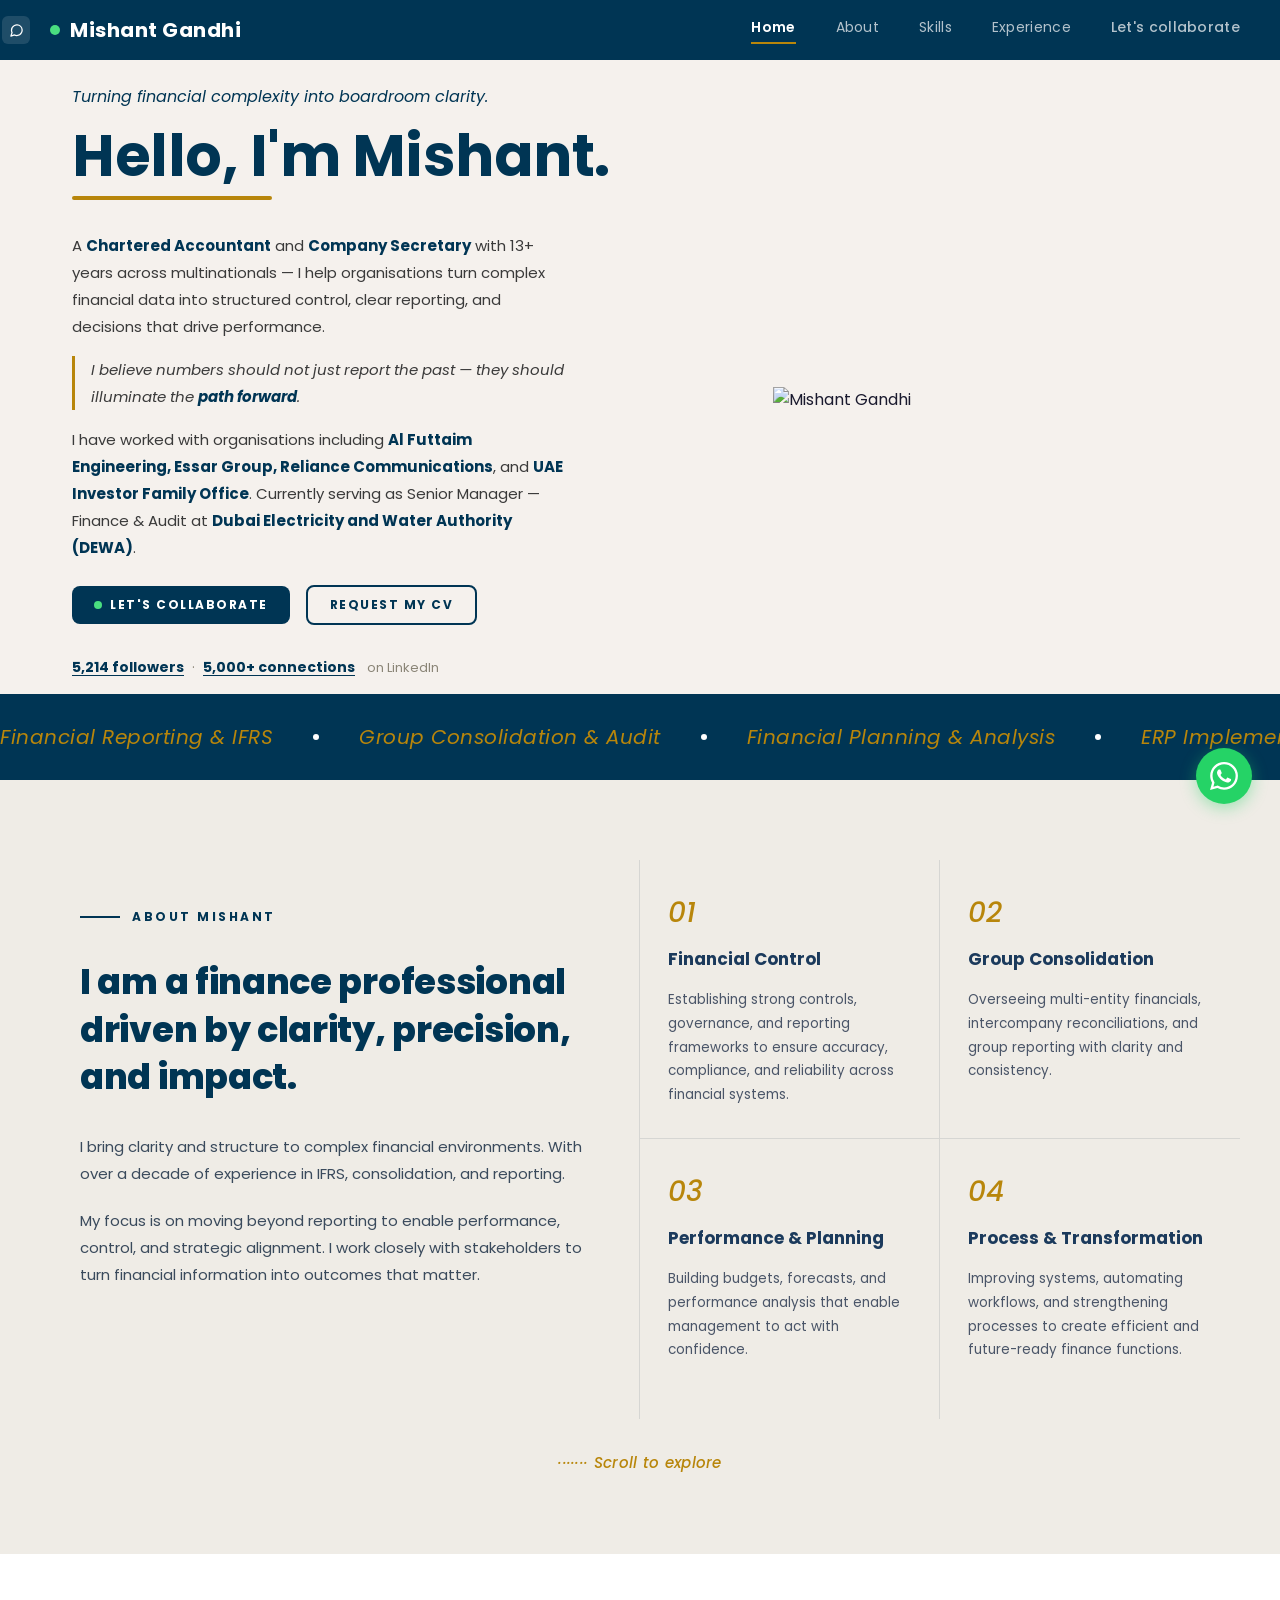
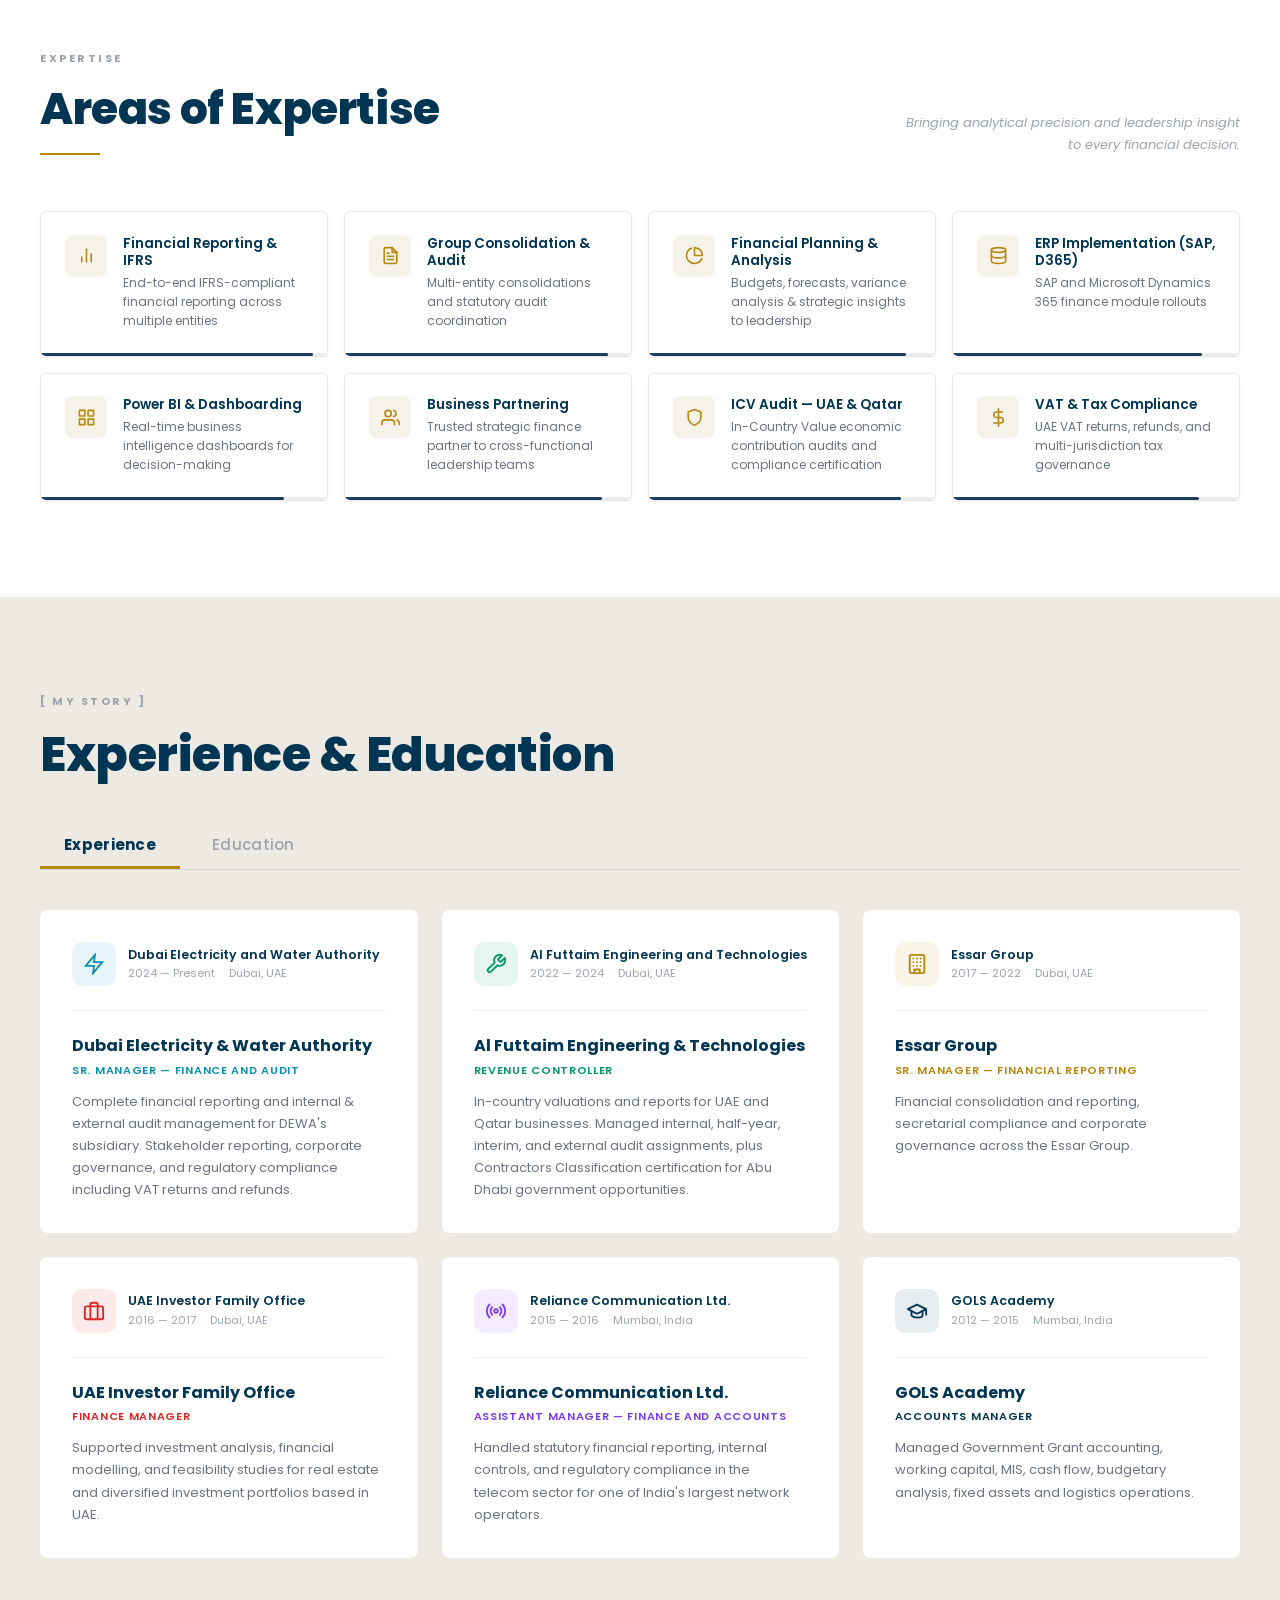
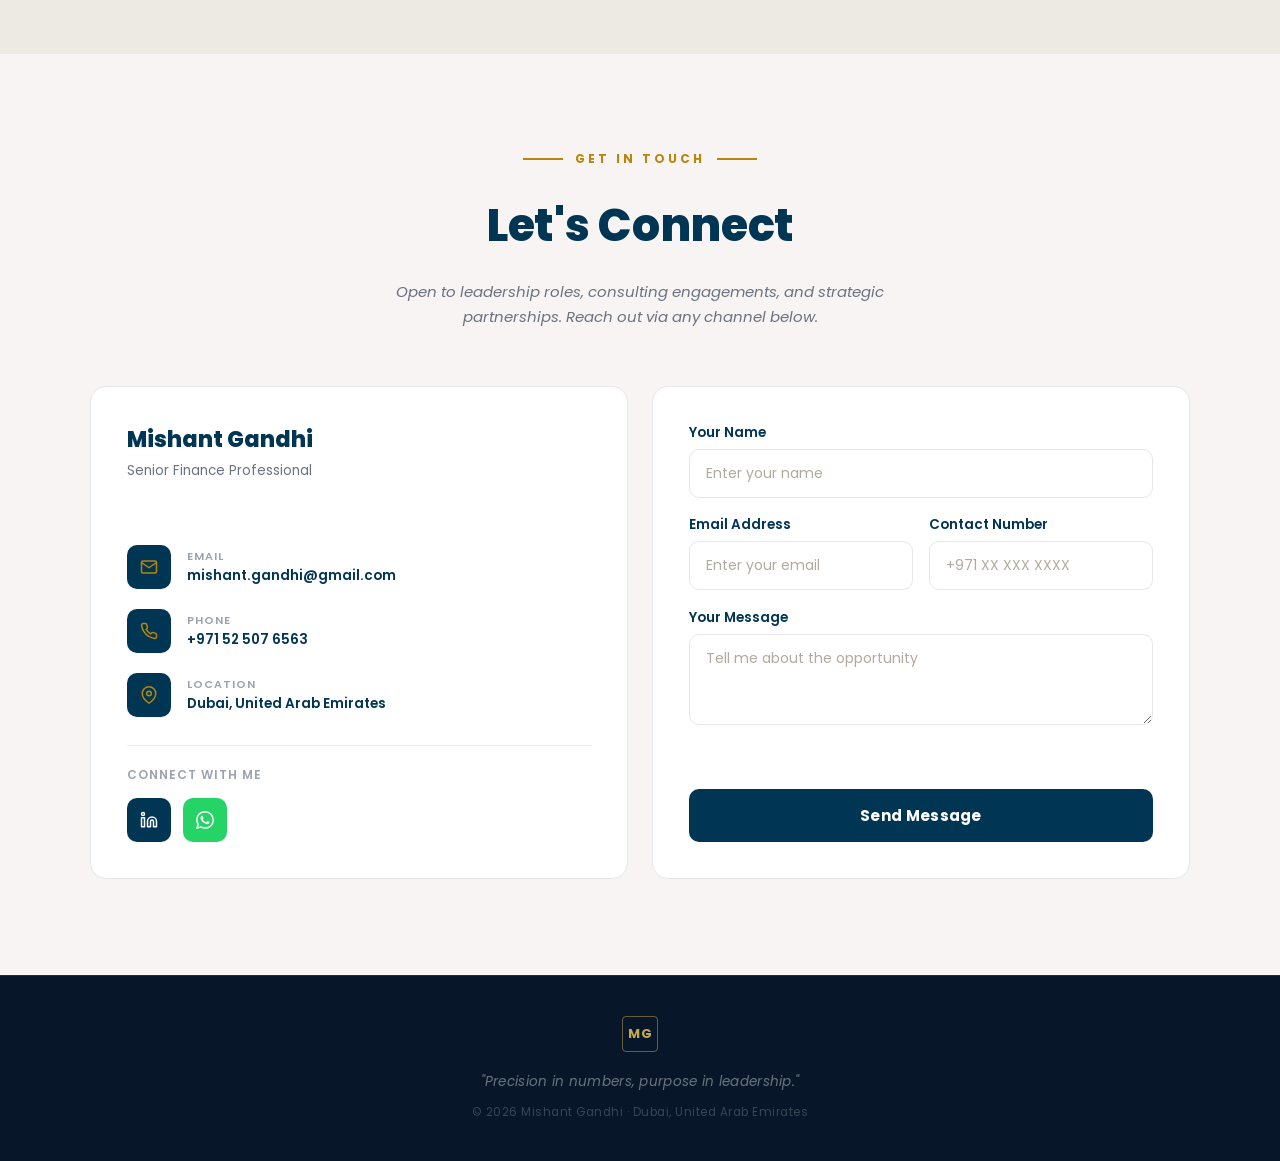
==== commit 8447915b: "auto-commit for 1ec6b666-dab3-4d0f-9898-65b3a7cb1d6f" ====
--- a/frontend/public/netlify-deploy/index.html
+++ b/frontend/public/netlify-deploy/index.html
@@ -41,12 +41,13 @@
 .mobile-menu-btn{display:none;background:none;border:none;cursor:pointer;color:#FFFFFF;padding:4px;}
 
 /* ── Hero ── */
-.hero{min-height:auto;background-color:#f5f1ed;display:flex;flex-direction:column;justify-content:center;position:relative;padding-top:60px;}
+.hero{min-height:auto;background-color:#f5f1ed;display:flex;flex-direction:column;justify-content:center;position:relative;padding-top:60px;overflow:visible;}
 .hero-grid{max-width:1200px;margin:0 auto;padding:1.5rem 2rem 0.5rem;width:100%;box-sizing:border-box;display:grid;grid-template-columns:1.2fr 0.8fr;gap:3rem;align-items:center;flex:1;}
 .hero-welcome{font-style:italic;font-size:16px;color:#003554;margin:0 0 1rem;}
 .hero h1{font-size:clamp(2.4rem,4.5vw,4.1rem);font-weight:700;color:#003554;line-height:1.1;margin:0 0 0.5rem;letter-spacing:-0.5px;}
 .hero-bar{width:200px;height:4px;background-color:#B8860B;border-radius:2px;margin-bottom:2rem;}
 .hero-body p{font-size:15px;color:#3A3A3A;line-height:1.8;margin:0 0 1rem;max-width:500px;font-family:'Poppins',sans-serif;}
+.hero-body p.last-para{margin-bottom:1.5rem;}
 .hero-body p strong{color:#003554;font-weight:700;}
 .hero-quote{font-family:'Poppins',sans-serif;font-style:italic;font-size:clamp(1.1rem,2vw,1.35rem);color:#003554;line-height:1.7;margin:0 0 1rem;max-width:500px;border-left:3px solid #B8860B;padding-left:16px;}
 .hero-quote strong{font-weight:700;}
@@ -191,7 +192,7 @@
 .footer .copy{font-size:11.5px;color:rgba(255,255,255,0.2);margin:0;letter-spacing:0.5px;}
 
 /* ── WhatsApp FAB ── */
-.wa-fab{position:fixed;bottom:28px;right:28px;z-index:900;width:56px;height:56px;border-radius:50%;background-color:#25D366;display:flex;align-items:center;justify-content:center;box-shadow:0 4px 16px rgba(37,211,102,0.4);transition:transform 0.3s ease,box-shadow 0.3s ease;text-decoration:none;}
+.wa-fab{position:fixed;bottom:96px;right:28px;z-index:900;width:56px;height:56px;border-radius:50%;background-color:#25D366;display:flex;align-items:center;justify-content:center;box-shadow:0 4px 16px rgba(37,211,102,0.4);transition:transform 0.3s ease,box-shadow 0.3s ease;text-decoration:none;}
 .wa-fab:hover{transform:scale(1.1);box-shadow:0 6px 24px rgba(37,211,102,0.5);}
 
 /* ── Mobile Overlay ── */
@@ -276,7 +277,7 @@
     <div class="hero-body">
       <p>A <strong>Chartered Accountant</strong> and <strong>Company Secretary</strong> with 13+ years across multinationals — I help organisations turn complex financial data into structured control, clear reporting, and decisions that drive performance.</p>
       <p class="hero-quote"><em>I believe numbers should not just report the past — they should illuminate the <strong>path forward</strong>.</em></p>
-      <p>I have worked with organisations including <strong>Al Futtaim Engineering, Essar Group, Reliance Communications</strong>, and <strong>UAE Investor Family Office</strong>. Currently serving as Senior Manager — Finance &amp; Audit at <strong>Dubai Electricity and Water Authority (DEWA)</strong>.</p>
+      <p class="last-para">I have worked with organisations including <strong>Al Futtaim Engineering, Essar Group, Reliance Communications</strong>, and <strong>UAE Investor Family Office</strong>. Currently serving as Senior Manager — Finance &amp; Audit at <strong>Dubai Electricity and Water Authority (DEWA)</strong>.</p>
     </div>
     <div class="hero-btns">
       <button class="btn-collab" onclick="document.querySelector('#connect').scrollIntoView({behavior:'smooth'})">
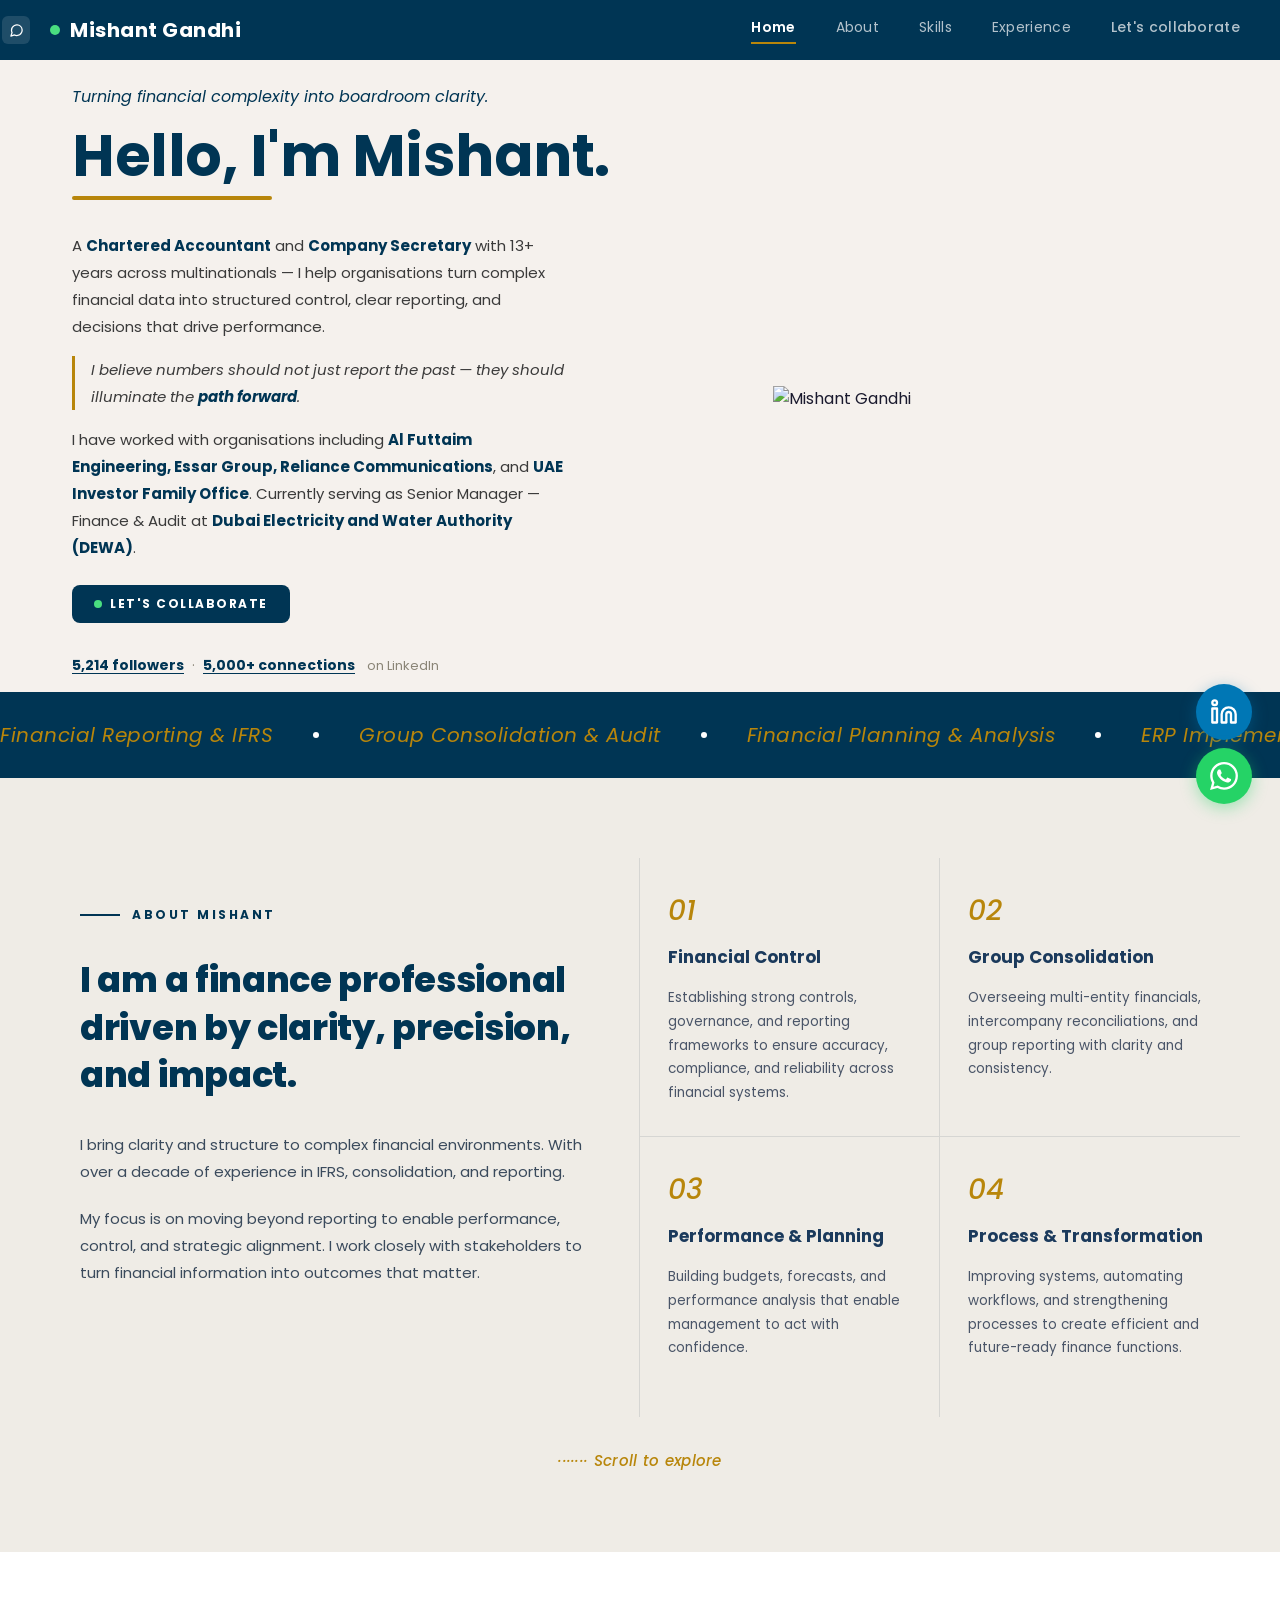
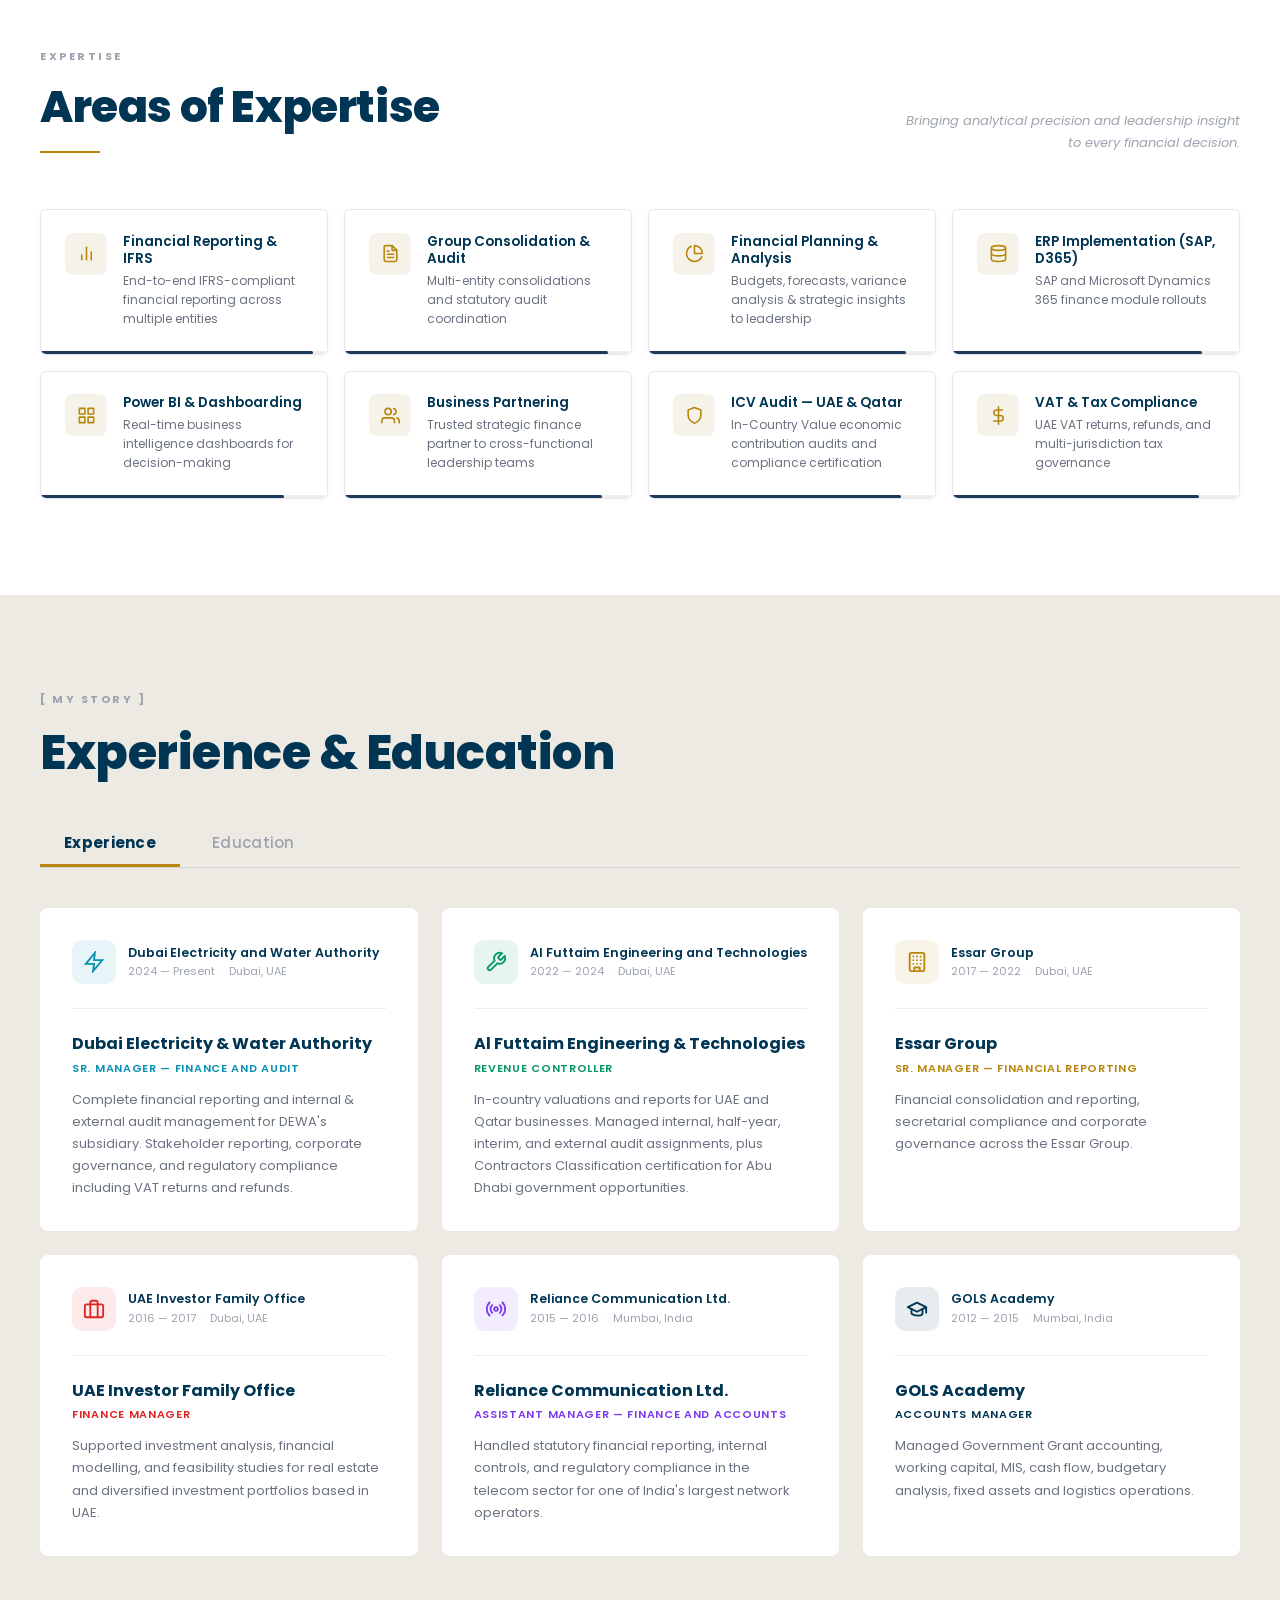
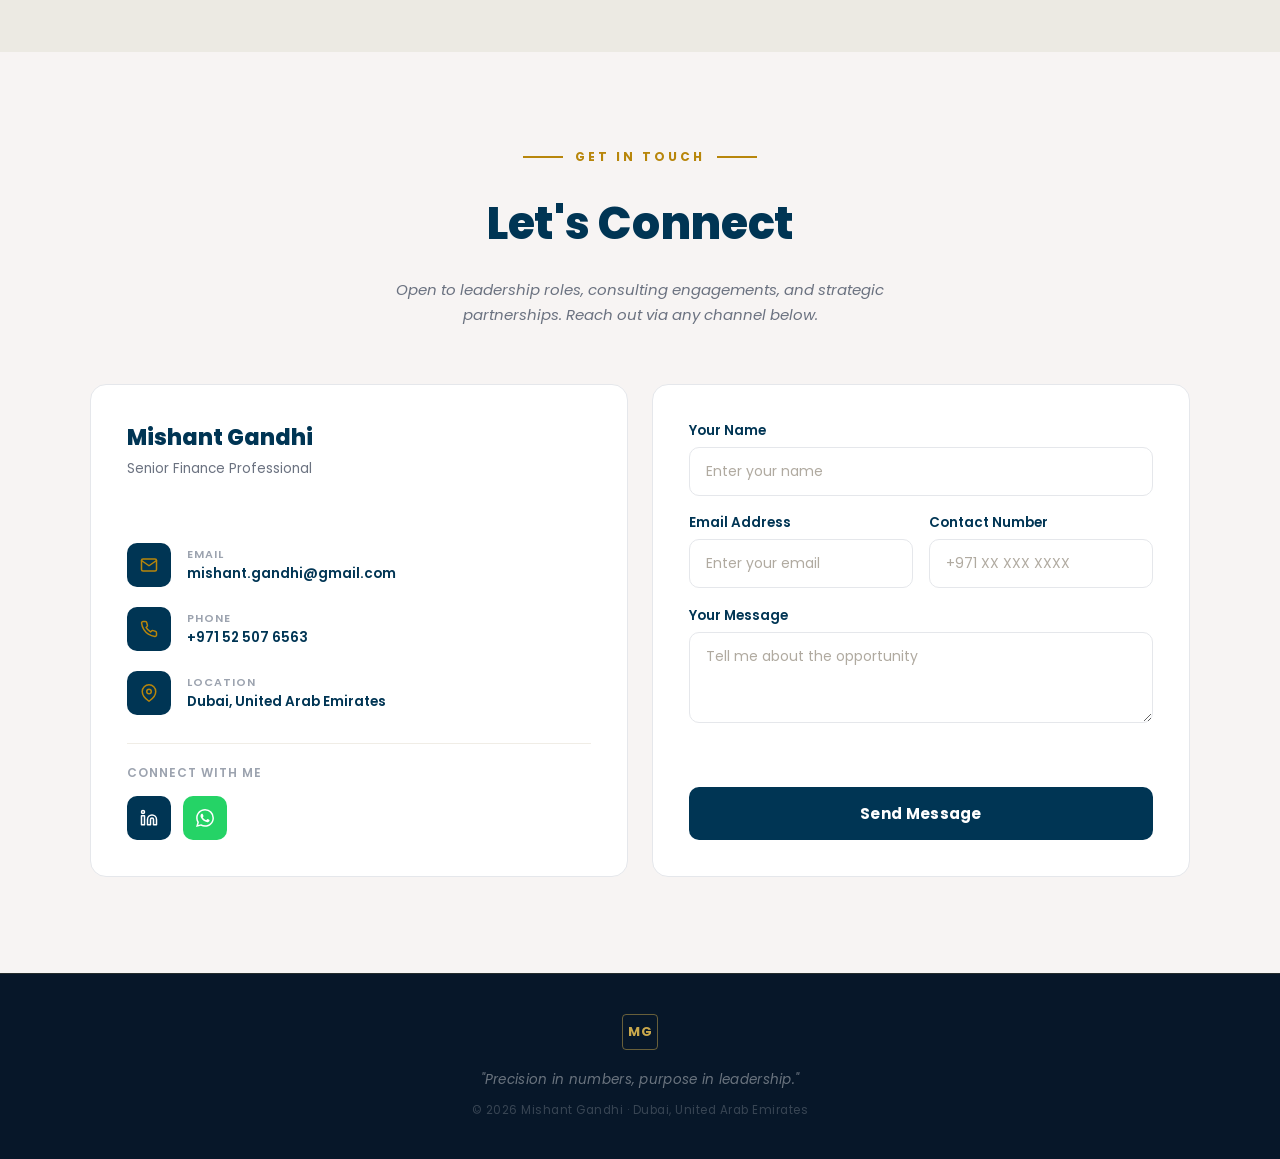
==== commit 7a0361c6: "Both changes done: 1. **LinkedIn floating icon** — added directly above the WhatsApp icon (blue circ" ====
--- a/frontend/public/netlify-deploy/index.html
+++ b/frontend/public/netlify-deploy/index.html
@@ -192,6 +192,8 @@
 .footer .copy{font-size:11.5px;color:rgba(255,255,255,0.2);margin:0;letter-spacing:0.5px;}
 
 /* ── WhatsApp FAB ── */
+.li-fab{position:fixed;bottom:160px;right:28px;z-index:900;width:56px;height:56px;border-radius:50%;background-color:#0077b5;display:flex;align-items:center;justify-content:center;box-shadow:0 4px 16px rgba(0,119,181,0.4);transition:transform 0.3s ease,box-shadow 0.3s ease;text-decoration:none;}
+.li-fab:hover{transform:scale(1.1);box-shadow:0 6px 24px rgba(0,119,181,0.5);}
 .wa-fab{position:fixed;bottom:96px;right:28px;z-index:900;width:56px;height:56px;border-radius:50%;background-color:#25D366;display:flex;align-items:center;justify-content:center;box-shadow:0 4px 16px rgba(37,211,102,0.4);transition:transform 0.3s ease,box-shadow 0.3s ease;text-decoration:none;}
 .wa-fab:hover{transform:scale(1.1);box-shadow:0 6px 24px rgba(37,211,102,0.5);}
 
@@ -232,7 +234,7 @@
 <div class="header-inner">
   <div class="header-left">
     <div class="header-icons">
-      <a href="https://www.linkedin.com/in/camishant-0525076563" target="_blank" rel="noopener noreferrer" class="header-icon li">
+      <a href="https://www.linkedin.com/in/mishantgandhi" target="_blank" rel="noopener noreferrer" class="header-icon li">
         <svg width="15" height="15" viewBox="0 0 24 24" fill="none" stroke="#FFFFFF" stroke-width="2" stroke-linecap="round" stroke-linejoin="round"><path d="M16 8a6 6 0 0 1 6 6v7h-4v-7a2 2 0 0 0-2-2 2 2 0 0 0-2 2v7h-4v-7a6 6 0 0 1 6-6z"/><rect x="2" y="9" width="4" height="12"/><circle cx="4" cy="4" r="2"/></svg>
       </a>
       <a href="https://wa.me/971525076563" target="_blank" rel="noopener noreferrer" class="header-icon wa">
@@ -283,12 +285,11 @@
       <button class="btn-collab" onclick="document.querySelector('#connect').scrollIntoView({behavior:'smooth'})">
         <span class="green-dot" style="width:8px;height:8px;"></span> Let's Collaborate
       </button>
-      <a href="mailto:mishant.gandhi@gmail.com?subject=CV%20Request&body=Hi%20Mishant%2C%0A%0AI%20would%20like%20to%20request%20your%20CV.%0A%0ARegards" class="btn-cv">Request My CV</a>
     </div>
     <div class="hero-stats">
-      <a href="https://www.linkedin.com/in/camishant-0525076563" target="_blank" rel="noopener noreferrer">5,214 followers</a>
+      <a href="https://www.linkedin.com/in/mishantgandhi" target="_blank" rel="noopener noreferrer">5,214 followers</a>
       <span style="color:#8A8577;font-size:14px;">&middot;</span>
-      <a href="https://www.linkedin.com/in/camishant-0525076563" target="_blank" rel="noopener noreferrer">5,000+ connections</a>
+      <a href="https://www.linkedin.com/in/mishantgandhi" target="_blank" rel="noopener noreferrer">5,000+ connections</a>
       <span style="font-size:13px;color:#8A8577;margin-left:4px;font-family:'Poppins',sans-serif;">on LinkedIn</span>
     </div>
   </div>
@@ -387,7 +388,7 @@
       <div class="contact-sep"></div>
       <p class="connect-label">Connect with me</p>
       <div class="social-row">
-        <a href="https://www.linkedin.com/in/camishant-0525076563" target="_blank" rel="noopener noreferrer" class="social-btn linkedin"><svg width="18" height="18" viewBox="0 0 24 24" fill="none" stroke="#FFF" stroke-width="2" stroke-linecap="round" stroke-linejoin="round"><path d="M16 8a6 6 0 0 1 6 6v7h-4v-7a2 2 0 0 0-2-2 2 2 0 0 0-2 2v7h-4v-7a6 6 0 0 1 6-6z"/><rect x="2" y="9" width="4" height="12"/><circle cx="4" cy="4" r="2"/></svg></a>
+        <a href="https://www.linkedin.com/in/mishantgandhi" target="_blank" rel="noopener noreferrer" class="social-btn linkedin"><svg width="18" height="18" viewBox="0 0 24 24" fill="none" stroke="#FFF" stroke-width="2" stroke-linecap="round" stroke-linejoin="round"><path d="M16 8a6 6 0 0 1 6 6v7h-4v-7a2 2 0 0 0-2-2 2 2 0 0 0-2 2v7h-4v-7a6 6 0 0 1 6-6z"/><rect x="2" y="9" width="4" height="12"/><circle cx="4" cy="4" r="2"/></svg></a>
         <a href="https://wa.me/971525076563" target="_blank" rel="noopener noreferrer" class="social-btn whatsapp"><svg width="18" height="18" viewBox="0 0 24 24" fill="white"><path d="M17.472 14.382c-.297-.149-1.758-.867-2.03-.967-.273-.099-.471-.148-.67.15-.197.297-.767.966-.94 1.164-.173.199-.347.223-.644.075-.297-.15-1.255-.463-2.39-1.475-.883-.788-1.48-1.761-1.653-2.059-.173-.297-.018-.458.13-.606.134-.133.298-.347.446-.52.149-.174.198-.298.298-.497.099-.198.05-.371-.025-.52-.075-.149-.669-1.612-.916-2.207-.242-.579-.487-.5-.669-.51-.173-.008-.371-.01-.57-.01-.198 0-.52.074-.792.372-.272.297-1.04 1.016-1.04 2.479 0 1.462 1.065 2.875 1.213 3.074.149.198 2.096 3.2 5.077 4.487.709.306 1.262.489 1.694.625.712.227 1.36.195 1.871.118.571-.085 1.758-.719 2.006-1.413.248-.694.248-1.289.173-1.413-.074-.124-.272-.198-.57-.347m-5.421 7.403h-.004a9.87 9.87 0 01-5.031-1.378l-.361-.214-3.741.982.998-3.648-.235-.374a9.86 9.86 0 01-1.51-5.26c.001-5.45 4.436-9.884 9.888-9.884 2.64 0 5.122 1.03 6.988 2.898a9.825 9.825 0 012.893 6.994c-.003 5.45-4.437 9.884-9.885 9.884m8.413-18.297A11.815 11.815 0 0012.05 0C5.495 0 .16 5.335.157 11.892c0 2.096.547 4.142 1.588 5.945L.057 24l6.305-1.654a11.882 11.882 0 005.683 1.448h.005c6.554 0 11.89-5.335 11.893-11.893a11.821 11.821 0 00-3.48-8.413z"/></svg></a>
       </div>
     </div>
@@ -414,6 +415,11 @@
   <p class="copy">&copy; <script>document.write(new Date().getFullYear())</script> Mishant Gandhi &middot; Dubai, United Arab Emirates</p>
 </div>
 </footer>
+
+<!-- LINKEDIN FAB -->
+<a href="https://www.linkedin.com/in/mishantgandhi" target="_blank" rel="noopener noreferrer" class="li-fab">
+<svg width="28" height="28" viewBox="0 0 24 24" fill="none" stroke="#FFFFFF" stroke-width="2" stroke-linecap="round" stroke-linejoin="round"><path d="M16 8a6 6 0 0 1 6 6v7h-4v-7a2 2 0 0 0-2-2 2 2 0 0 0-2 2v7h-4v-7a6 6 0 0 1 6-6z"/><rect x="2" y="9" width="4" height="12"/><circle cx="4" cy="4" r="2"/></svg>
+</a>
 
 <!-- WHATSAPP FAB -->
 <a href="https://wa.me/971525076563" target="_blank" rel="noopener noreferrer" class="wa-fab">
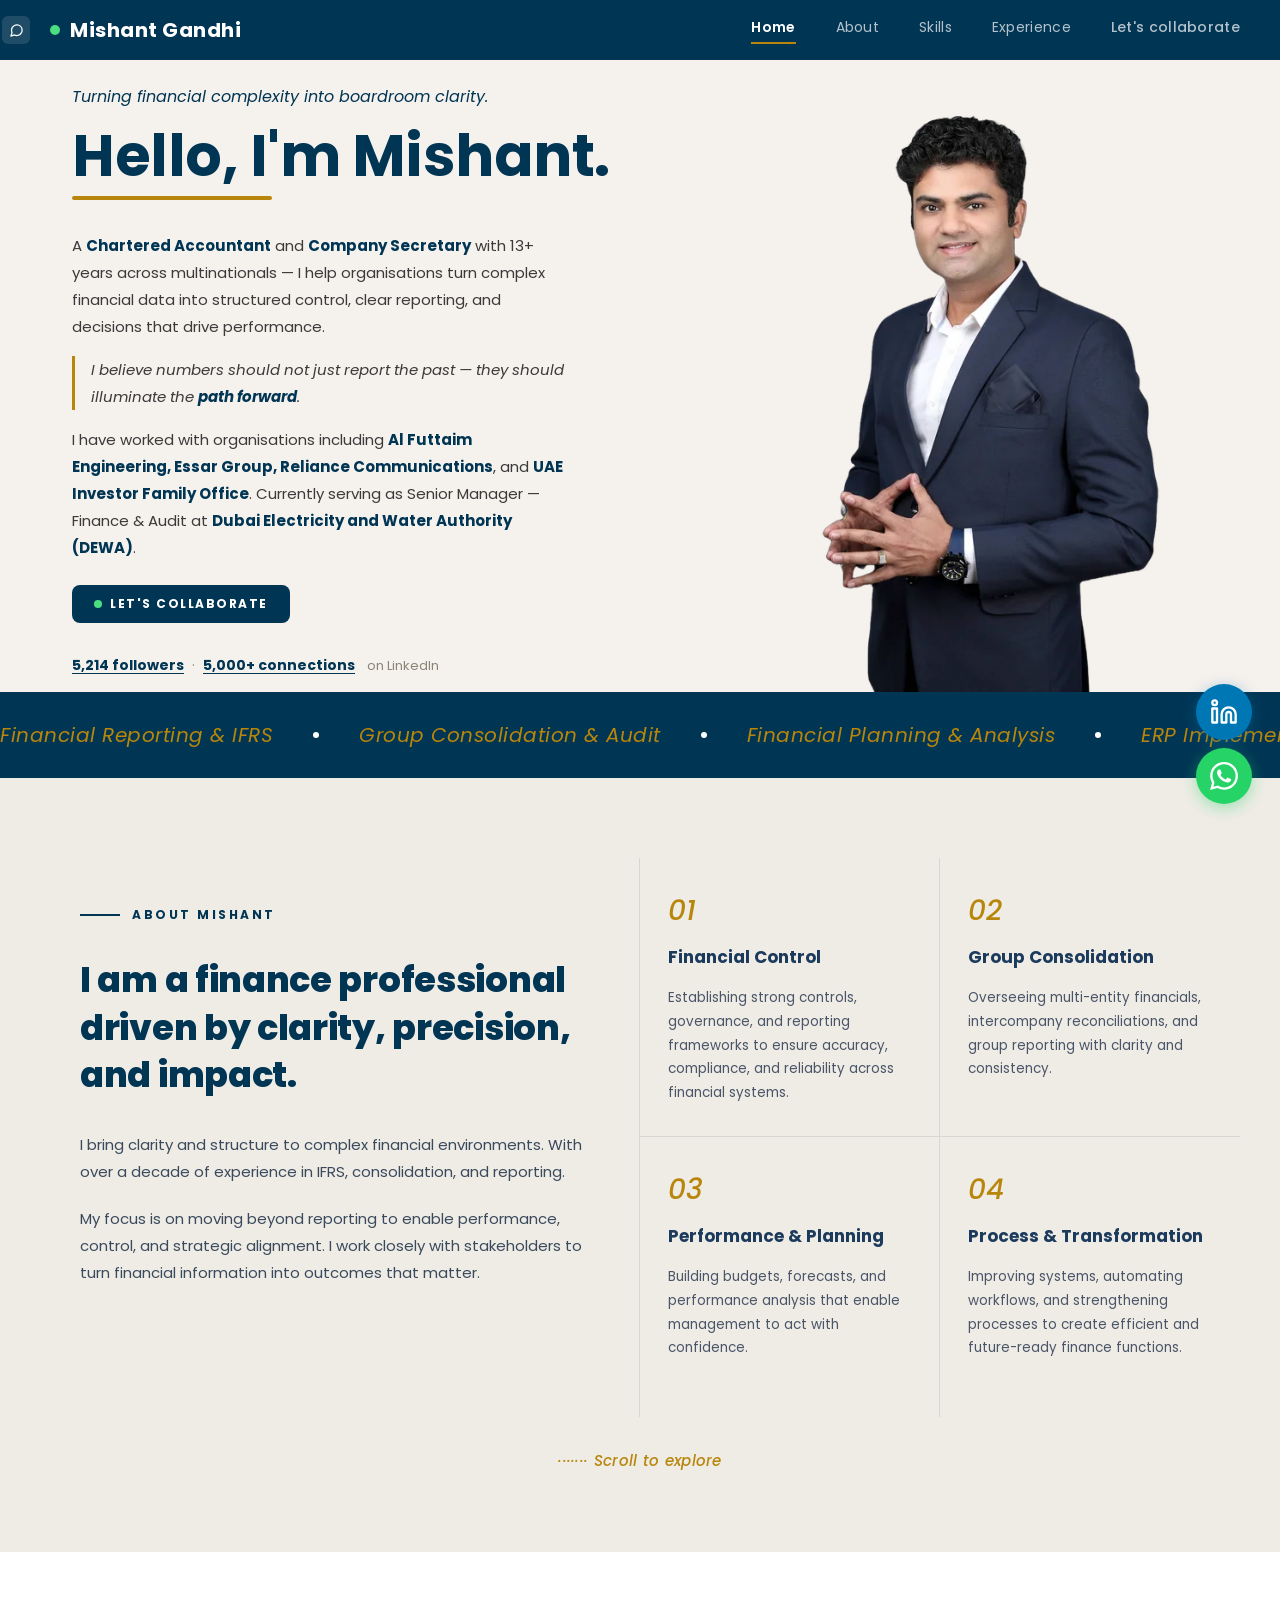
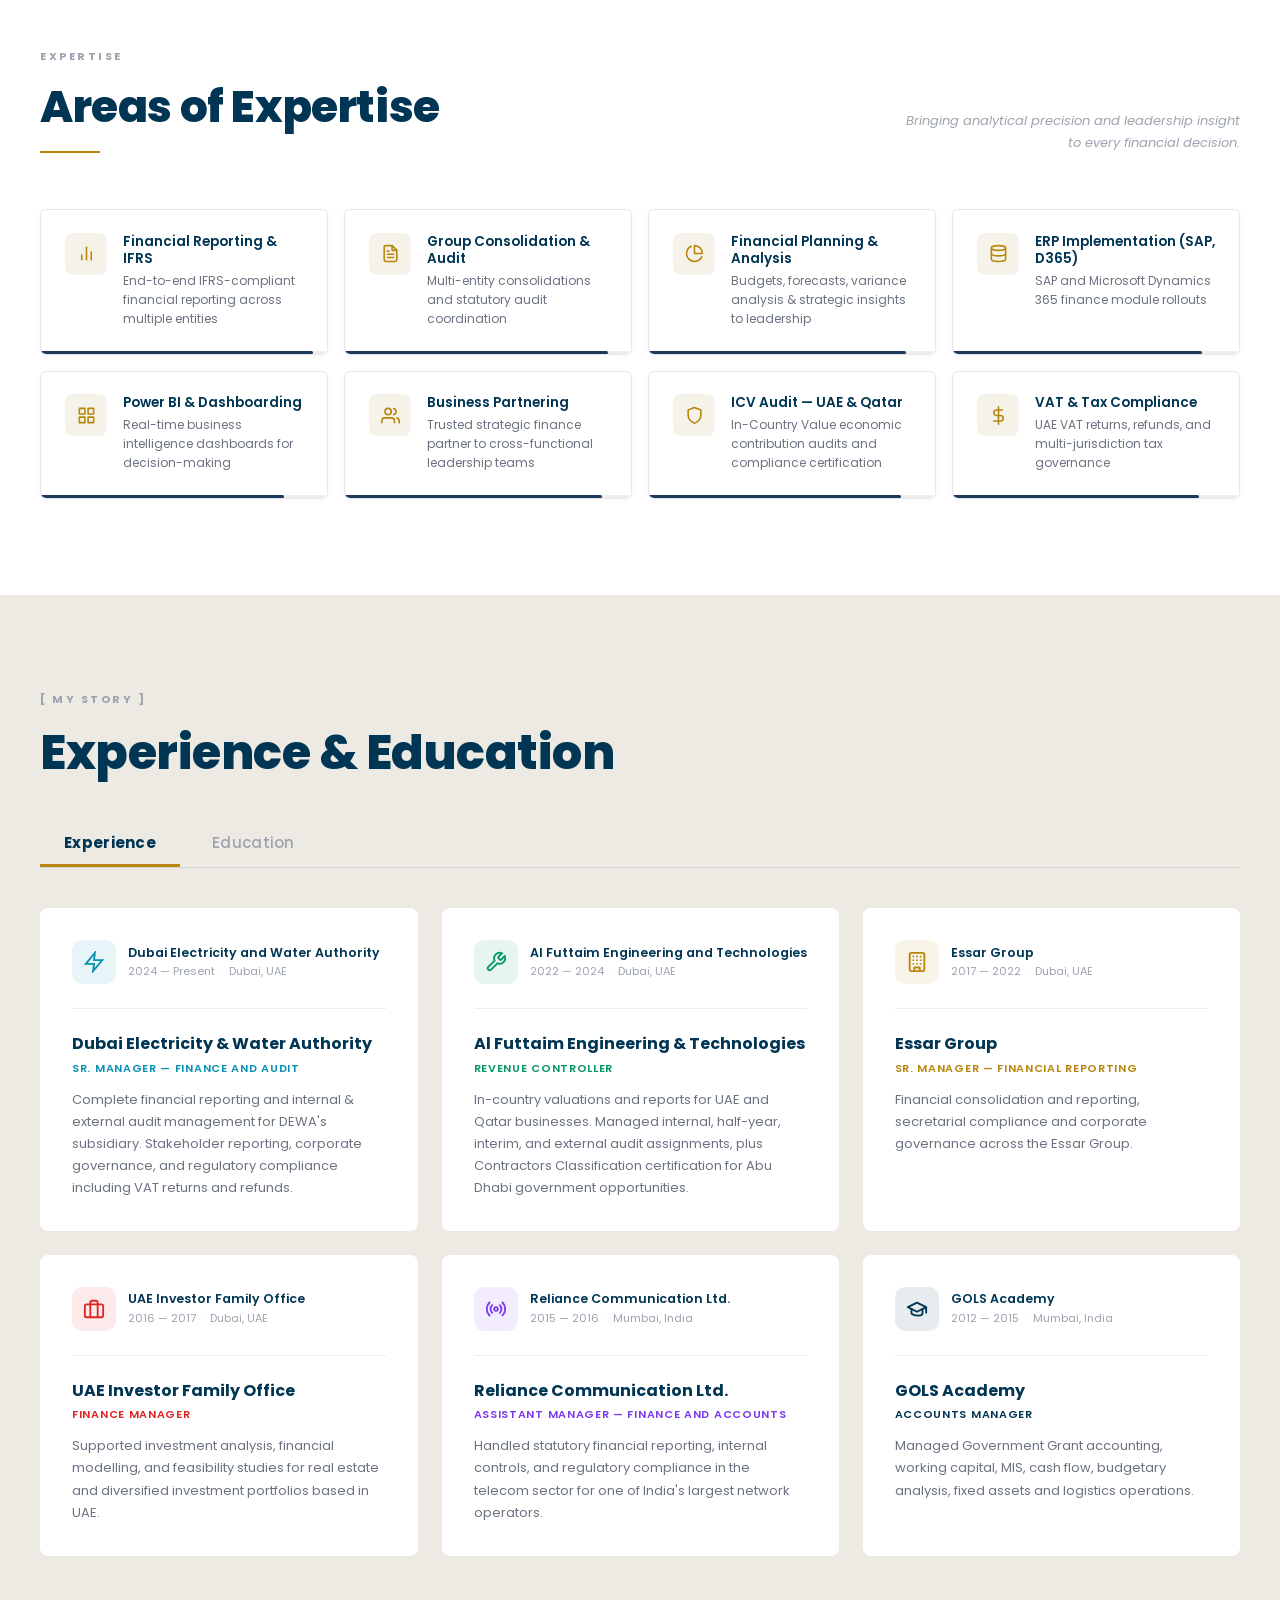
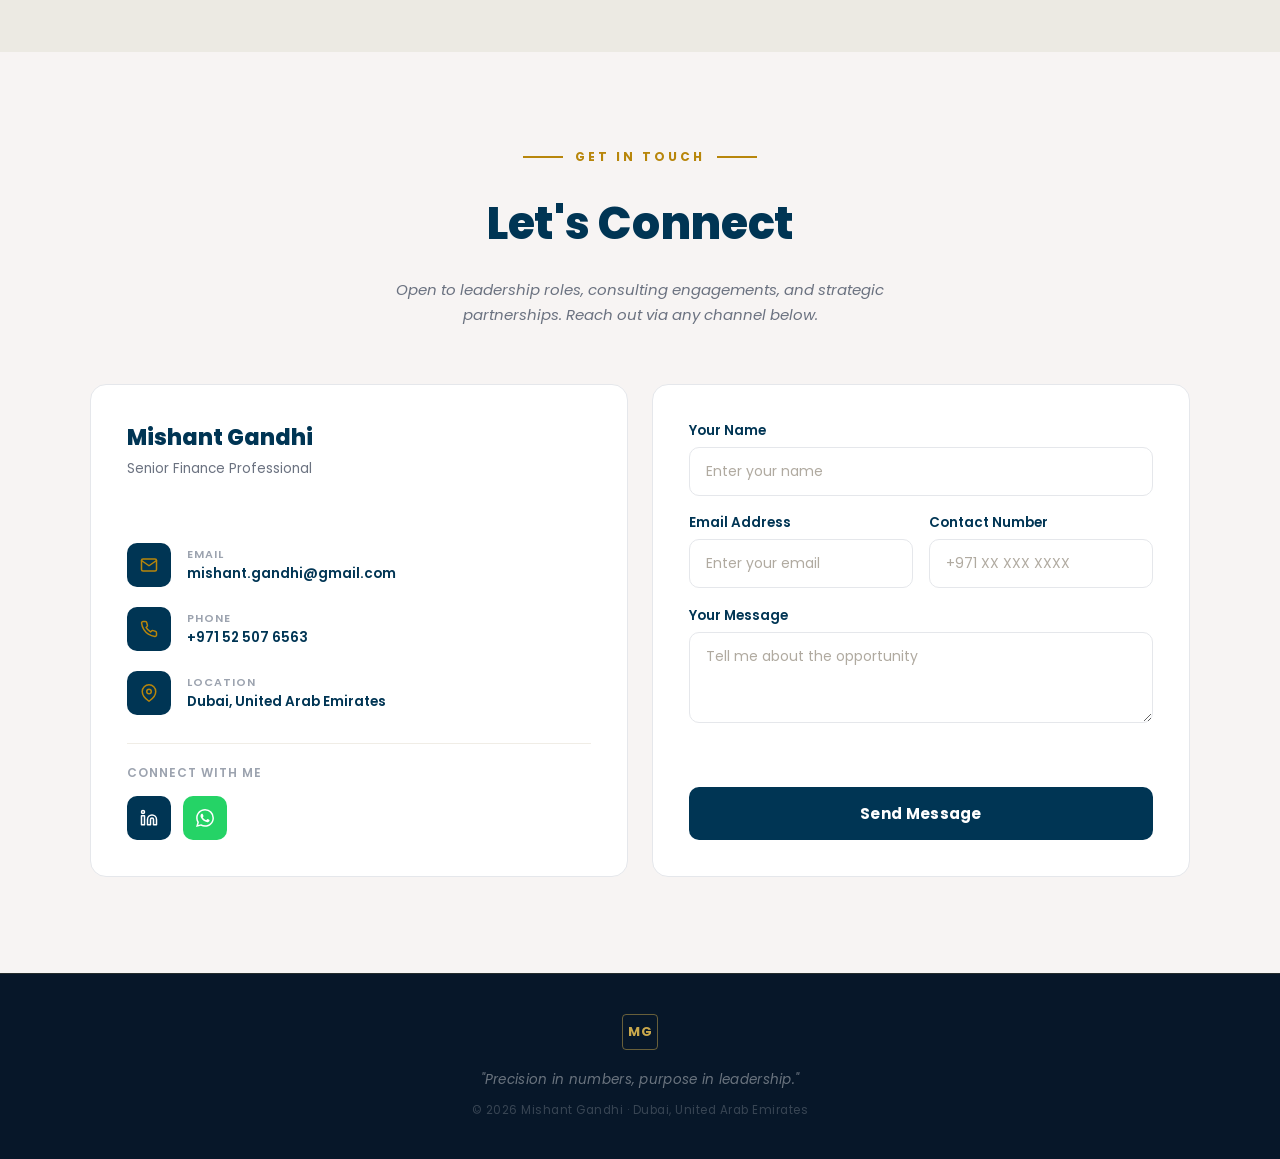
==== commit f5a687f3: "## Security & Performance Optimization Complete All tests passed (100% backend, 100% frontend — veri" ====
--- a/frontend/public/netlify-deploy/index.html
+++ b/frontend/public/netlify-deploy/index.html
@@ -3,8 +3,9 @@
 <head>
 <meta charset="UTF-8">
 <meta name="viewport" content="width=device-width, initial-scale=1.0">
-<meta name="description" content="Mishant Gandhi — Senior Finance Professional, Chartered Accountant & Company Secretary based in Dubai, UAE.">
-<title>Mishant Gandhi | Finance Leader & CA</title>
+<meta name="description" content="Mishant Gandhi — Senior Finance Professional, Chartered Accountant &amp; Company Secretary based in Dubai, UAE.">
+<meta name="referrer" content="strict-origin-when-cross-origin">
+<title>Mishant Gandhi | Finance Leader &amp; CA</title>
 <link rel="preconnect" href="https://fonts.googleapis.com">
 <link rel="preconnect" href="https://fonts.gstatic.com" crossorigin>
 <link href="https://fonts.googleapis.com/css2?family=Poppins:ital,wght@0,300;0,400;0,500;0,600;0,700;0,800;1,300;1,400;1,500;1,600&display=swap" rel="stylesheet">
@@ -295,7 +296,10 @@
   </div>
   <div class="hero-photo-area">
     <div style="width:100%;max-width:480px;display:flex;align-items:flex-end;justify-content:center;">
+    <picture>
+      <source srcset="mishant-photo.webp" type="image/webp">
       <img src="mishant-photo.png" alt="Mishant Gandhi" loading="eager">
+    </picture>
     </div>
   </div>
 </div>
@@ -394,12 +398,12 @@
     </div>
     <div class="form-card">
       <form id="contactForm" onsubmit="handleContact(event)">
-        <div><label>Your Name</label><input type="text" id="cName" class="form-input" placeholder="Enter your name" required></div>
+        <div><label>Your Name</label><input type="text" id="cName" class="form-input" placeholder="Enter your name" required maxlength="100"></div>
         <div class="form-row">
-          <div><label>Email Address</label><input type="email" id="cEmail" class="form-input" placeholder="Enter your email" required></div>
-          <div><label>Contact Number</label><input type="tel" id="cPhone" class="form-input" placeholder="+971 XX XXX XXXX"></div>
+          <div><label>Email Address</label><input type="email" id="cEmail" class="form-input" placeholder="Enter your email" required maxlength="254"></div>
+          <div><label>Contact Number</label><input type="tel" id="cPhone" class="form-input" placeholder="+971 XX XXX XXXX" maxlength="20"></div>
         </div>
-        <div><label>Your Message</label><textarea id="cMsg" class="form-input" placeholder="Tell me about the opportunity" rows="3"></textarea></div>
+        <div><label>Your Message</label><textarea id="cMsg" class="form-input" placeholder="Tell me about the opportunity" rows="3" maxlength="2000"></textarea></div>
         <button type="submit" class="submit-btn">Send Message</button>
       </form>
     </div>
@@ -517,14 +521,19 @@
   }
 },{passive:true});
 
-// ── Contact Form ──
+// ── Contact Form (sanitized) ──
+function sanitize(str){return str.replace(/[<>&"']/g,function(c){return{'<':'&lt;','>':'&gt;','&':'&amp;','"':'&quot;',"'":'&#39;'}[c];});}
 function handleContact(e){
   e.preventDefault();
-  var n=document.getElementById('cName').value,em=document.getElementById('cEmail').value,ph=document.getElementById('cPhone').value,msg=document.getElementById('cMsg').value;
-  if(!n.trim()||!em.trim())return;
+  var n=sanitize(document.getElementById('cName').value.trim()),
+      em=document.getElementById('cEmail').value.trim(),
+      ph=sanitize(document.getElementById('cPhone').value.trim()),
+      msg=sanitize(document.getElementById('cMsg').value.trim());
+  if(!n||!em)return;
+  if(!/^[a-zA-Z0-9._%+\-]+@[a-zA-Z0-9.\-]+\.[a-zA-Z]{2,}$/.test(em)){alert('Please enter a valid email address.');return;}
   var subj=encodeURIComponent('Portfolio Enquiry from '+n);
   var body=encodeURIComponent('Name: '+n+'\nEmail: '+em+'\nPhone: '+(ph||'Not provided')+'\n\nMessage:\n'+(msg||'No message'));
-  window.open('mailto:mishant.gandhi@gmail.com?subject='+subj+'&body='+body,'_blank');
+  window.location.href='mailto:mishant.gandhi@gmail.com?subject='+subj+'&body='+body;
 }
 </script>
 </body>
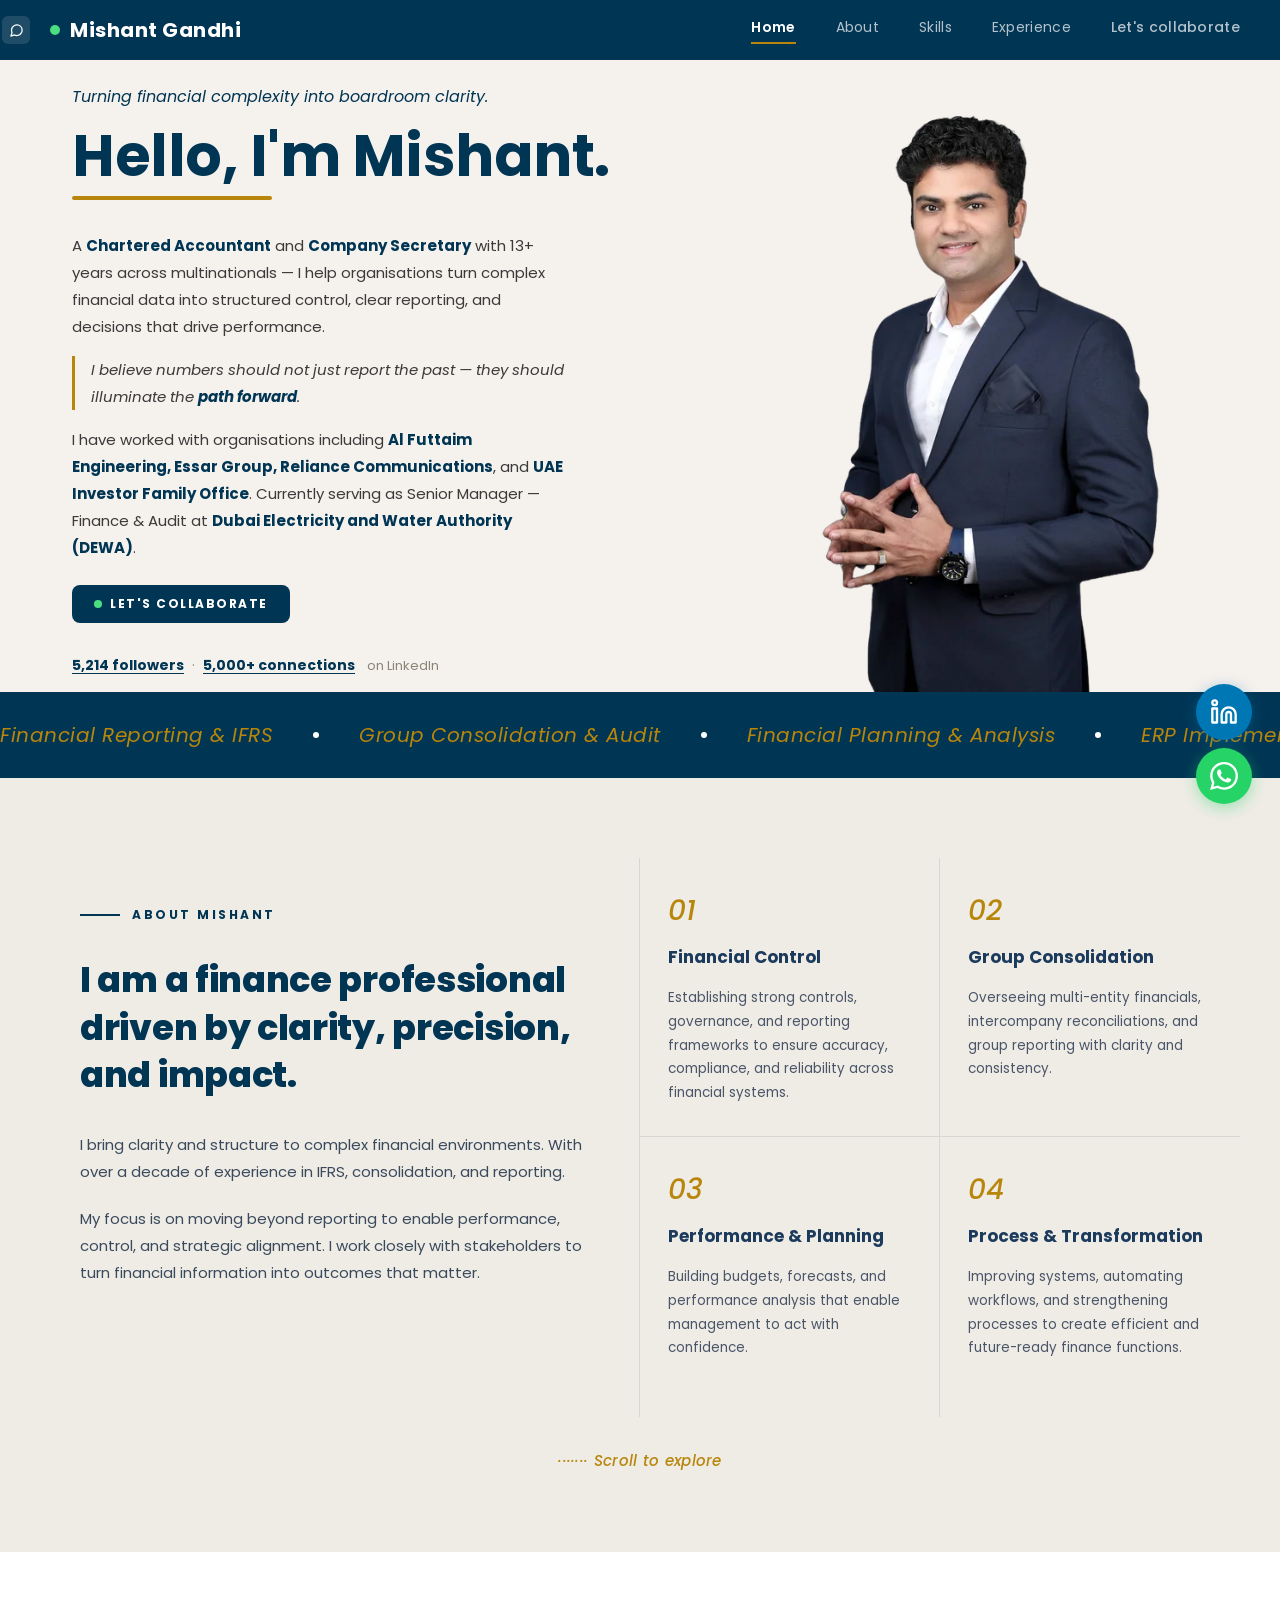
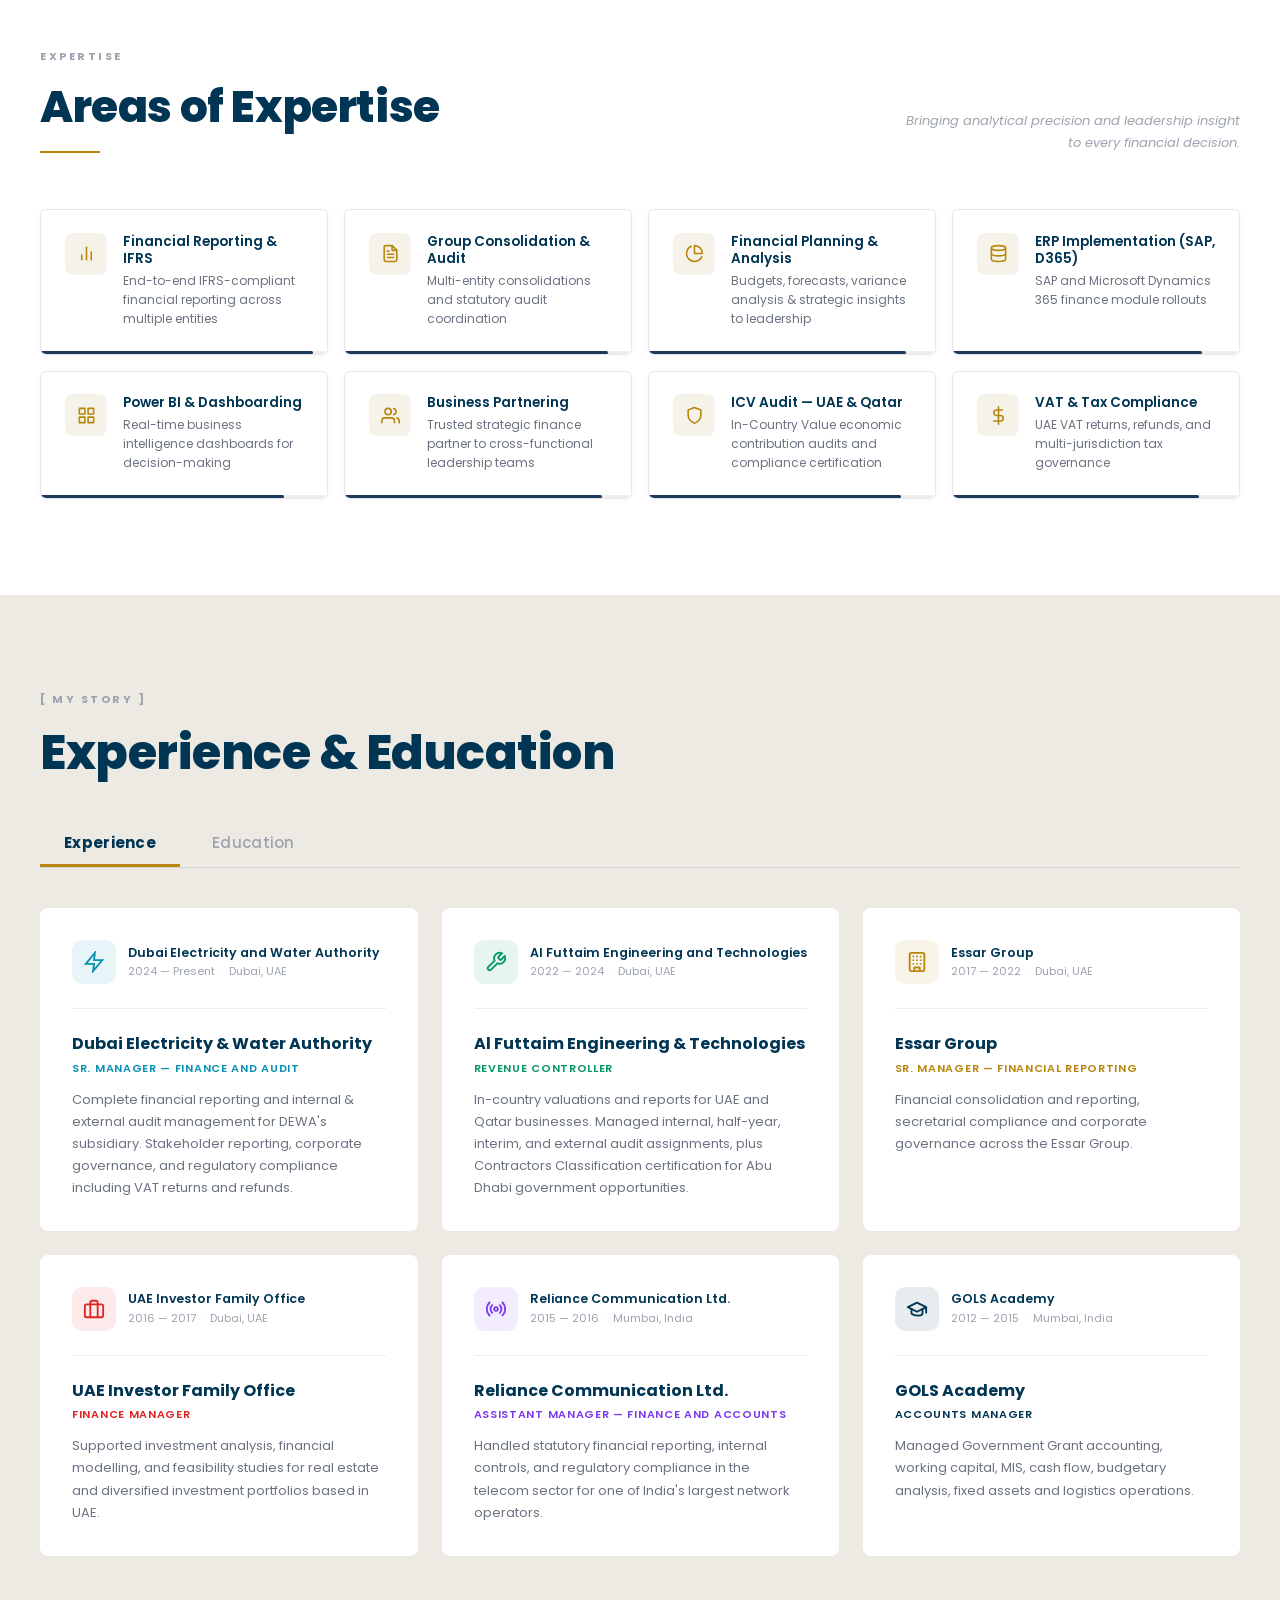
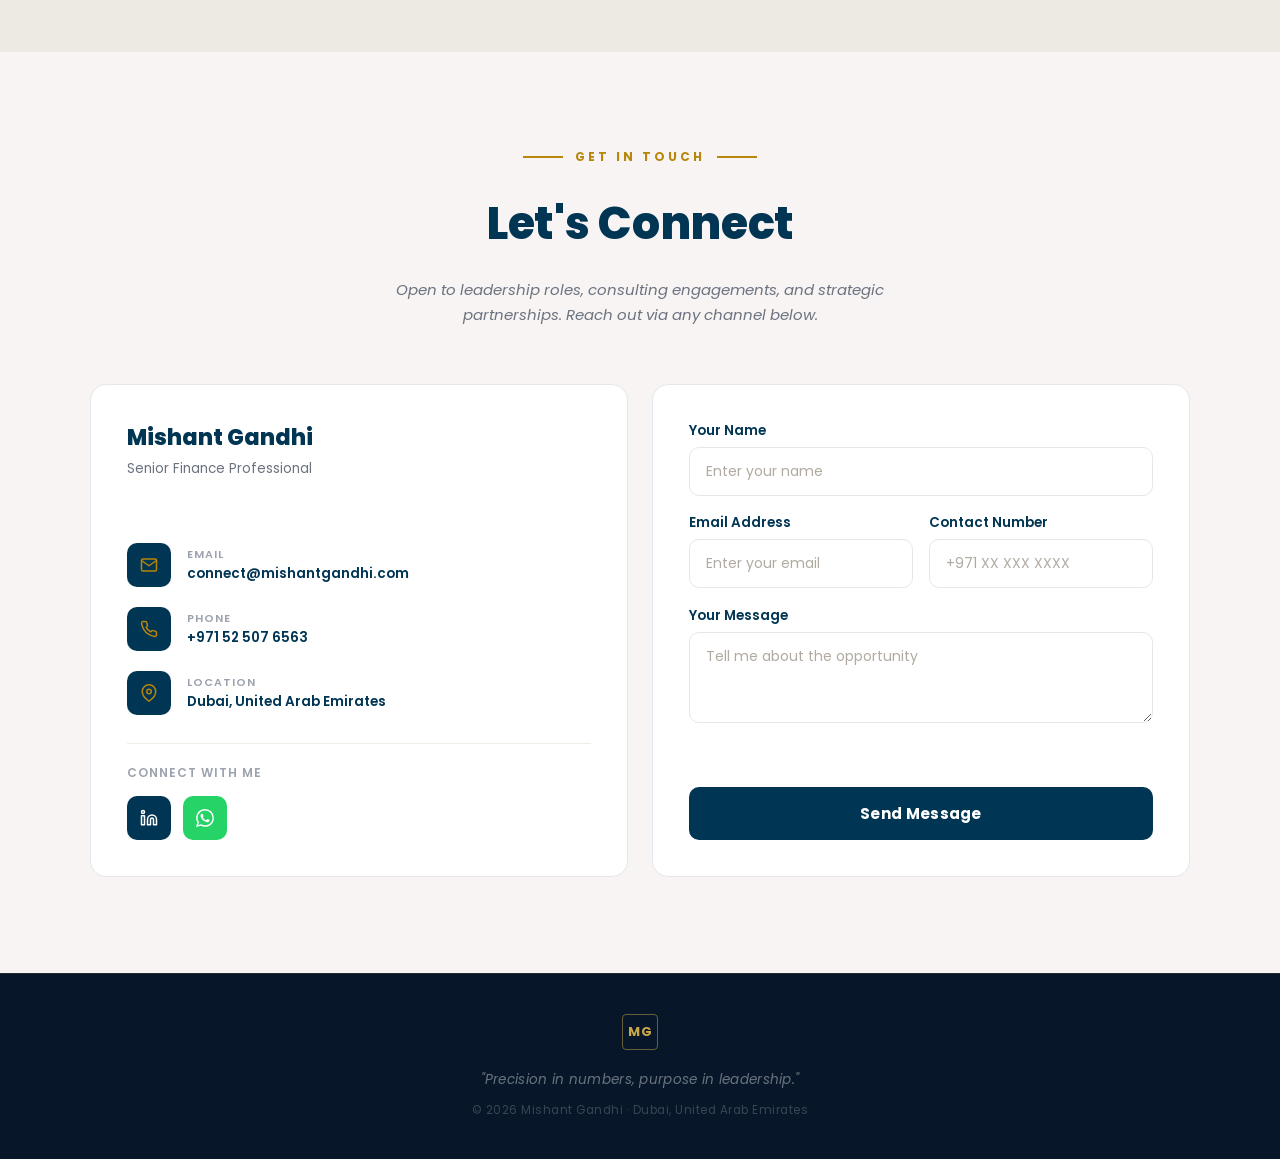
==== commit 8dcf3b0b: "Done. All emails updated to `connect@mishantgandhi.com` — zero instances of the old email remain. Yo" ====
--- a/frontend/public/netlify-deploy/index.html
+++ b/frontend/public/netlify-deploy/index.html
@@ -11,8 +11,8 @@
 <link href="https://fonts.googleapis.com/css2?family=Poppins:ital,wght@0,300;0,400;0,500;0,600;0,700;0,800;1,300;1,400;1,500;1,600&display=swap" rel="stylesheet">
 <style>
 *{margin:0;padding:0;box-sizing:border-box;}
-html{scroll-behavior:smooth;}
 body{font-family:'Poppins',sans-serif;color:#1A1A2E;overflow-x:hidden;-webkit-font-smoothing:antialiased;-moz-osx-font-smoothing:grayscale;text-rendering:optimizeLegibility;}
+html{scroll-behavior:smooth;overflow-x:hidden;}
 a{text-decoration:none;}
 img{display:block;}
 
@@ -210,6 +210,9 @@
   .cred-grid{grid-template-columns:repeat(2,1fr) !important;}
   .exp-card-grid{grid-template-columns:repeat(2,1fr) !important;}
 }
+@media(max-width:768px){
+  .exp-card-grid{grid-template-columns:1fr !important;}
+}
 @media(max-width:900px){
   .desktop-nav{display:none !important;}
   .mobile-menu-btn{display:block !important;}
@@ -217,7 +220,7 @@
   .hero-photo-area{order:-1;max-width:280px;margin:0 auto;}
   .about-grid{grid-template-columns:1fr !important;}
   .connect-grid{grid-template-columns:1fr !important;}
-  .header-icons{margin-left:0 !important;}
+  .header-icons{margin-left:0 !important;margin-right:12px !important;}
 }
 @media(max-width:640px){
   .skills-grid{grid-template-columns:1fr !important;}
@@ -225,6 +228,10 @@
   .exp-card-grid{grid-template-columns:1fr !important;}
   .skills-header .tagline{text-align:left !important;}
   .form-row{grid-template-columns:1fr !important;}
+  .wa-fab,.li-fab{width:44px !important;height:44px !important;right:16px !important;}
+  .li-fab{bottom:124px !important;}
+  .wa-fab{bottom:72px !important;}
+  .wa-fab svg,.li-fab svg{width:22px !important;height:22px !important;}
 }
 </style>
 </head>
@@ -376,9 +383,9 @@
     <div class="contact-card">
       <div style="margin-bottom:2rem;"><div class="card-name">Mishant Gandhi</div><div class="card-title">Senior Finance Professional</div></div>
       <div class="contact-items">
-        <a href="mailto:mishant.gandhi@gmail.com" class="contact-item">
+        <a href="mailto:connect@mishantgandhi.com" class="contact-item">
           <div class="ci-icon"><svg width="18" height="18" viewBox="0 0 24 24" fill="none" stroke="#B8860B" stroke-width="2" stroke-linecap="round" stroke-linejoin="round"><path d="M4 4h16c1.1 0 2 .9 2 2v12c0 1.1-.9 2-2 2H4c-1.1 0-2-.9-2-2V6c0-1.1.9-2 2-2z"/><polyline points="22,6 12,13 2,6"/></svg></div>
-          <div><div class="ci-label">Email</div><div class="ci-value">mishant.gandhi@gmail.com</div></div>
+          <div><div class="ci-label">Email</div><div class="ci-value">connect@mishantgandhi.com</div></div>
         </a>
         <a href="tel:+971525076563" class="contact-item">
           <div class="ci-icon"><svg width="18" height="18" viewBox="0 0 24 24" fill="none" stroke="#B8860B" stroke-width="2" stroke-linecap="round" stroke-linejoin="round"><path d="M22 16.92v3a2 2 0 0 1-2.18 2 19.79 19.79 0 0 1-8.63-3.07 19.5 19.5 0 0 1-6-6 19.79 19.79 0 0 1-3.07-8.67A2 2 0 0 1 4.11 2h3a2 2 0 0 1 2 1.72 12.84 12.84 0 0 0 .7 2.81 2 2 0 0 1-.45 2.11L8.09 9.91a16 16 0 0 0 6 6l1.27-1.27a2 2 0 0 1 2.11-.45 12.84 12.84 0 0 0 2.81.7A2 2 0 0 1 22 16.92z"/></svg></div>
@@ -533,7 +540,7 @@
   if(!/^[a-zA-Z0-9._%+\-]+@[a-zA-Z0-9.\-]+\.[a-zA-Z]{2,}$/.test(em)){alert('Please enter a valid email address.');return;}
   var subj=encodeURIComponent('Portfolio Enquiry from '+n);
   var body=encodeURIComponent('Name: '+n+'\nEmail: '+em+'\nPhone: '+(ph||'Not provided')+'\n\nMessage:\n'+(msg||'No message'));
-  window.location.href='mailto:mishant.gandhi@gmail.com?subject='+subj+'&body='+body;
+  window.location.href='mailto:connect@mishantgandhi.com?subject='+subj+'&body='+body;
 }
 </script>
 </body>
